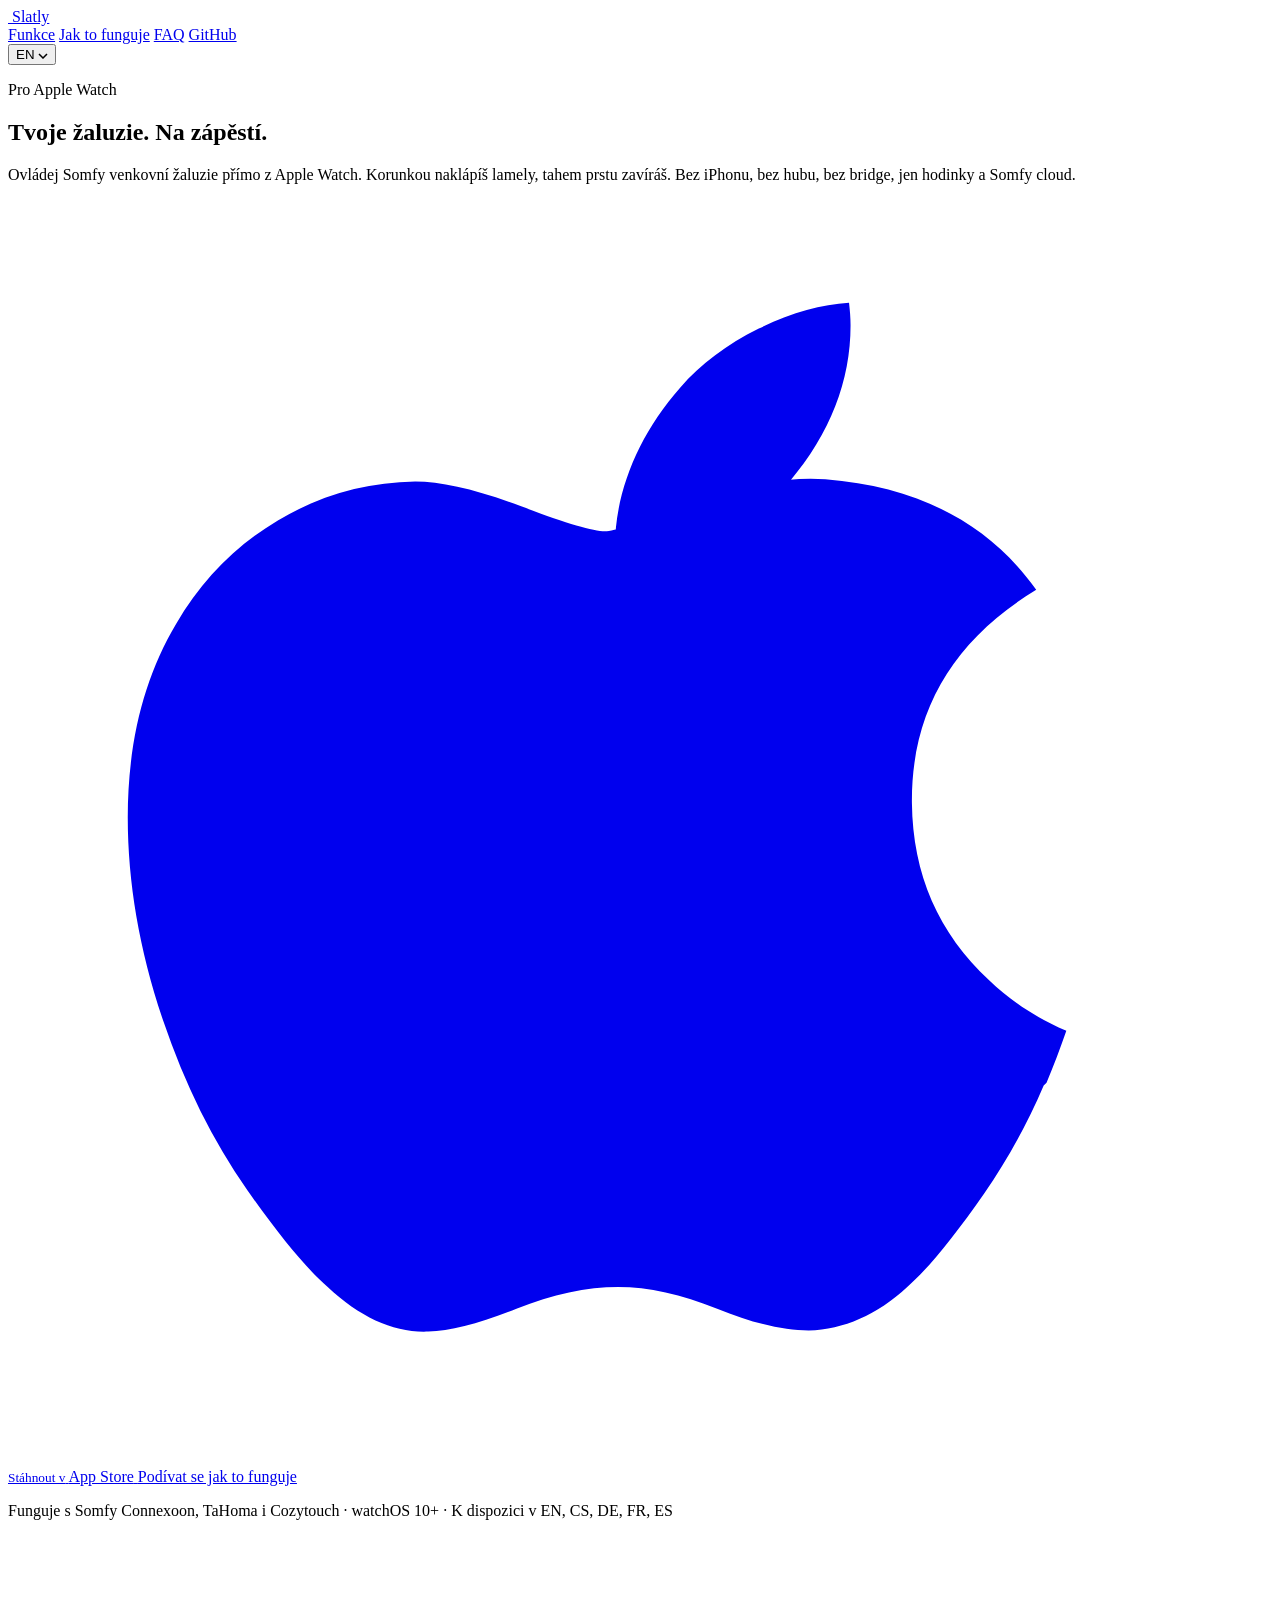
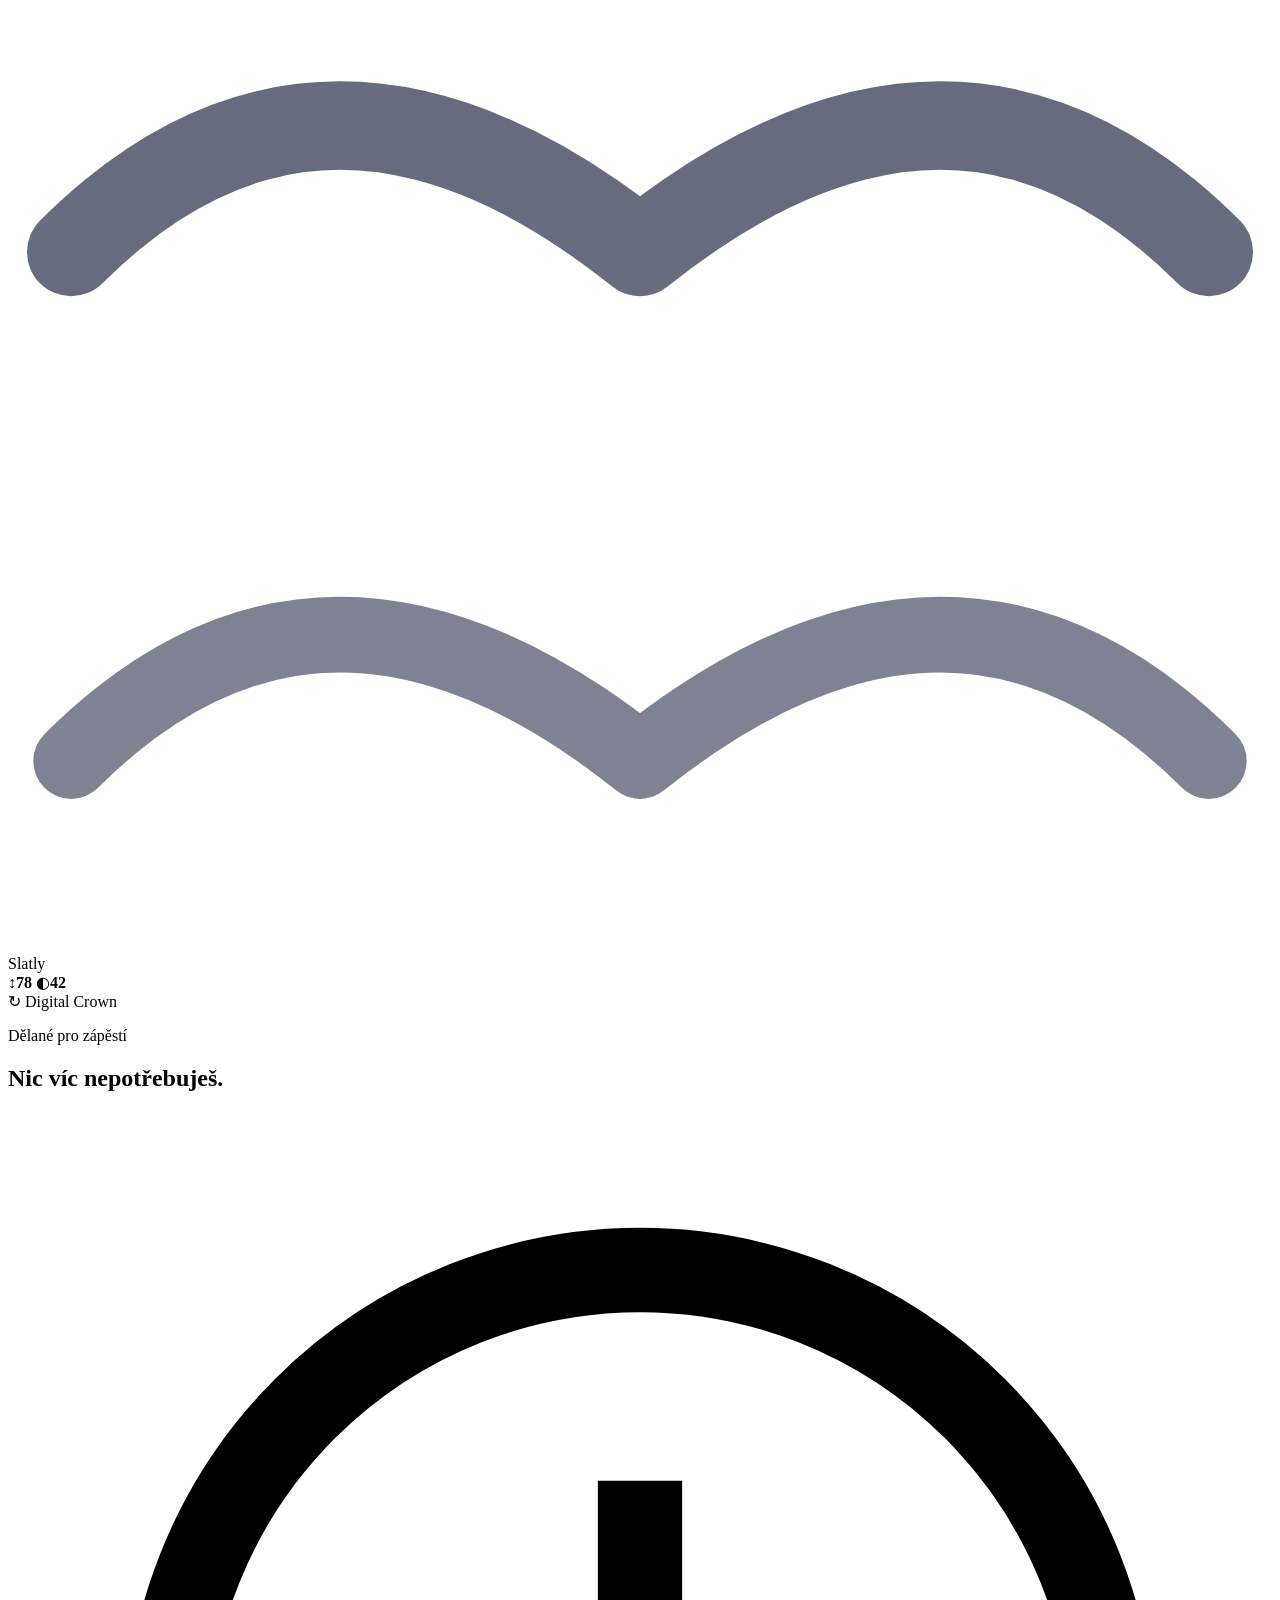
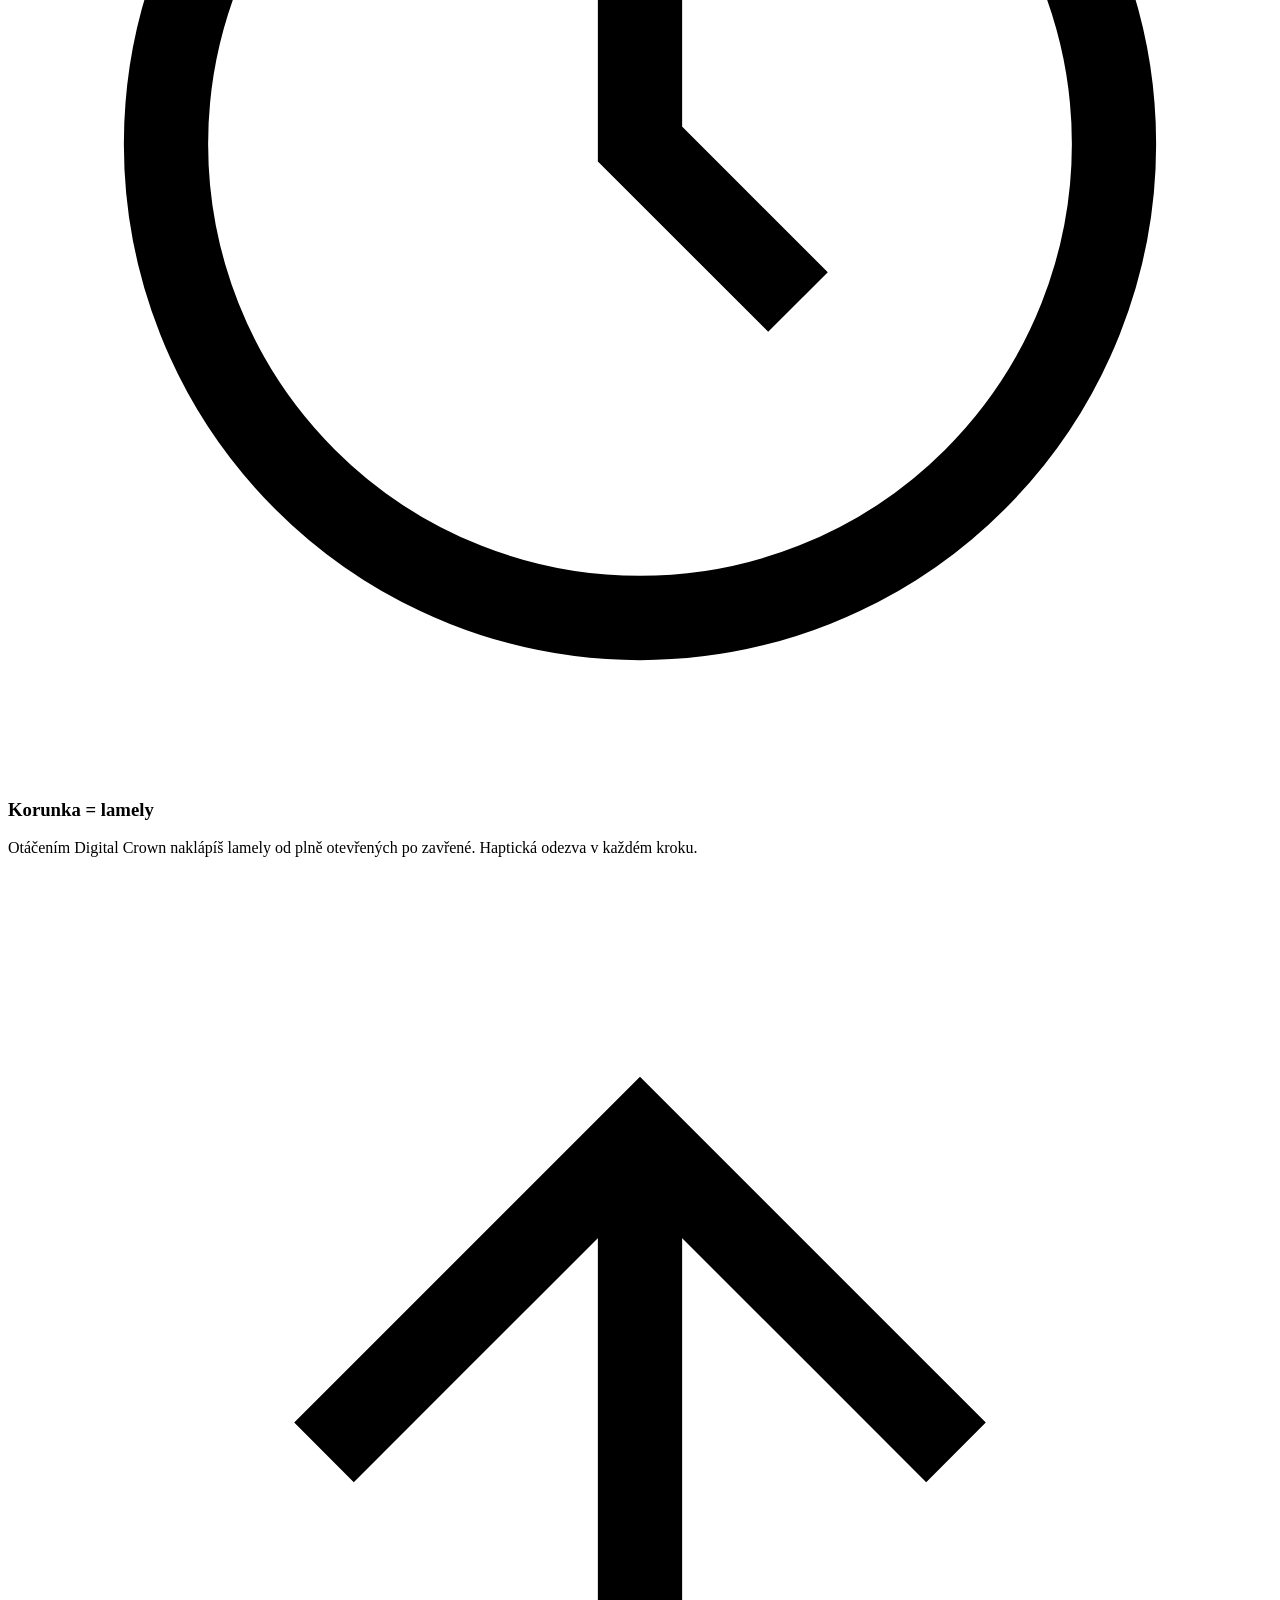
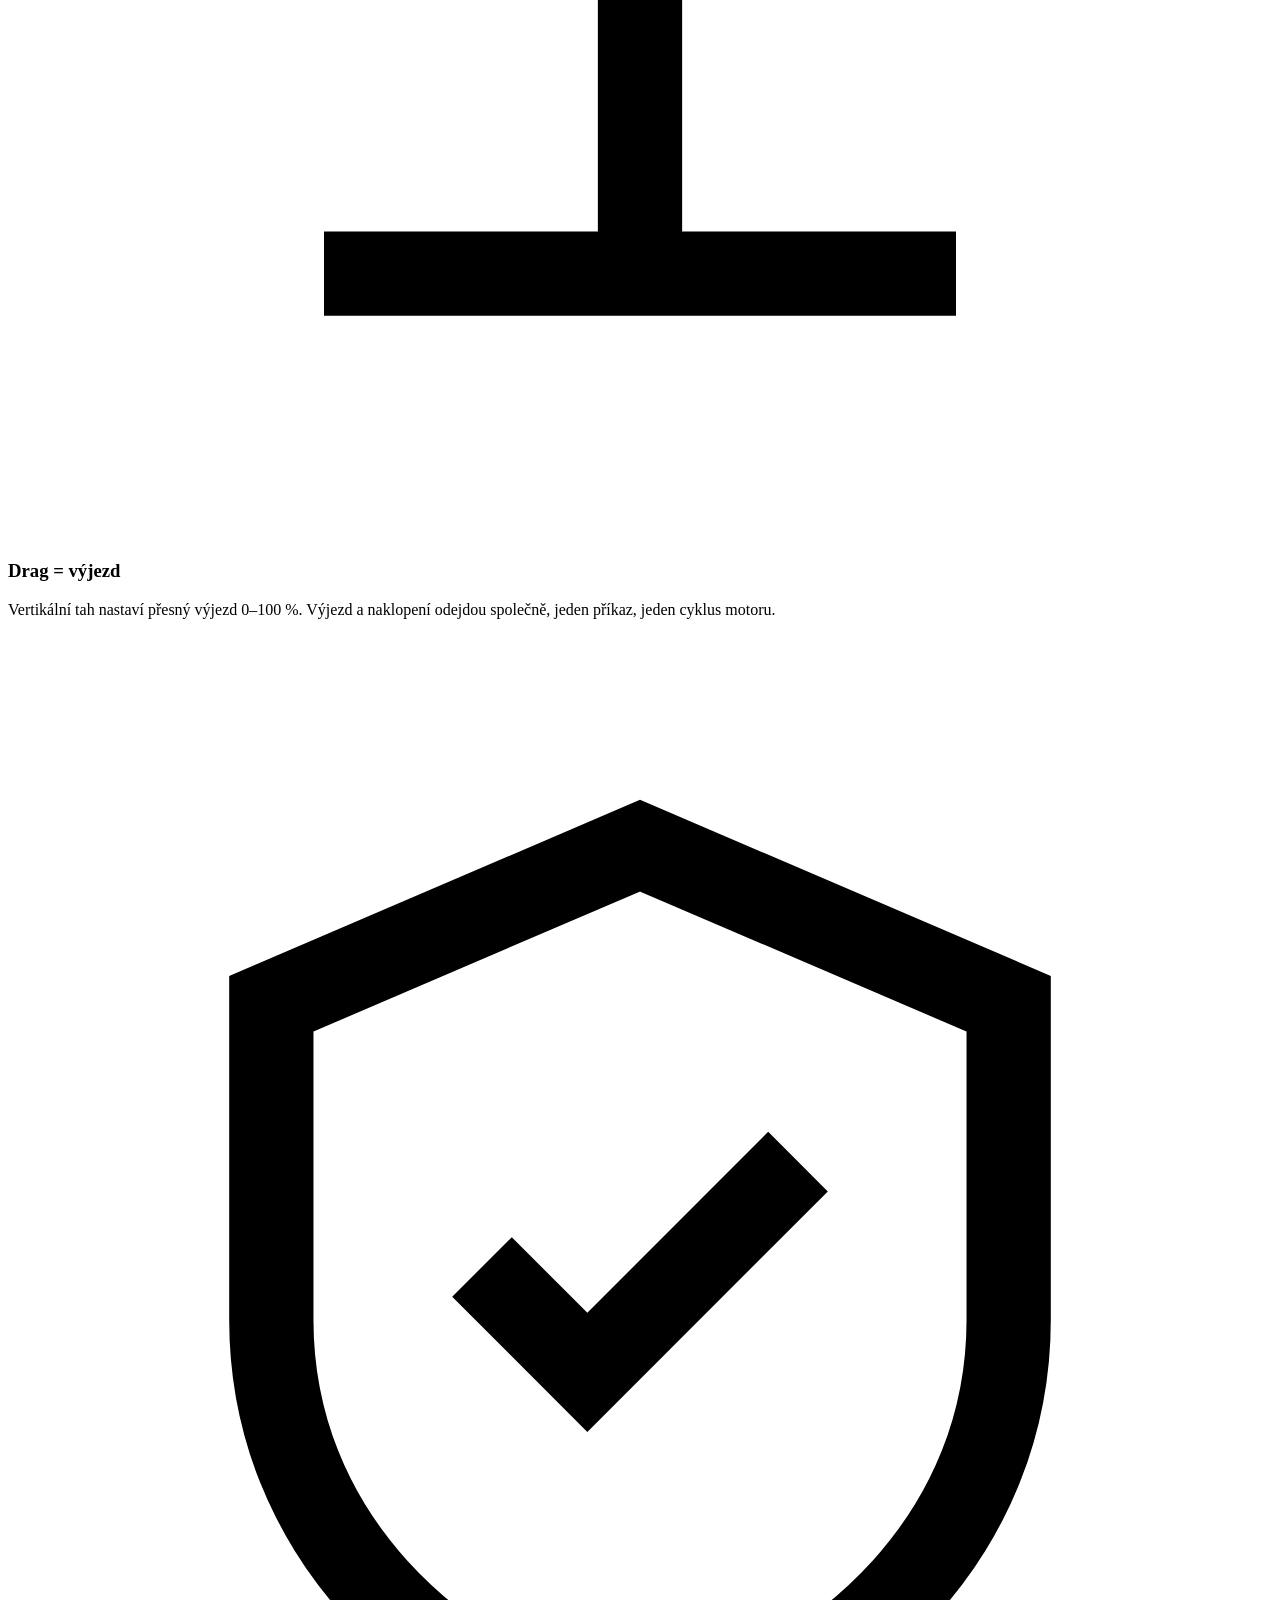
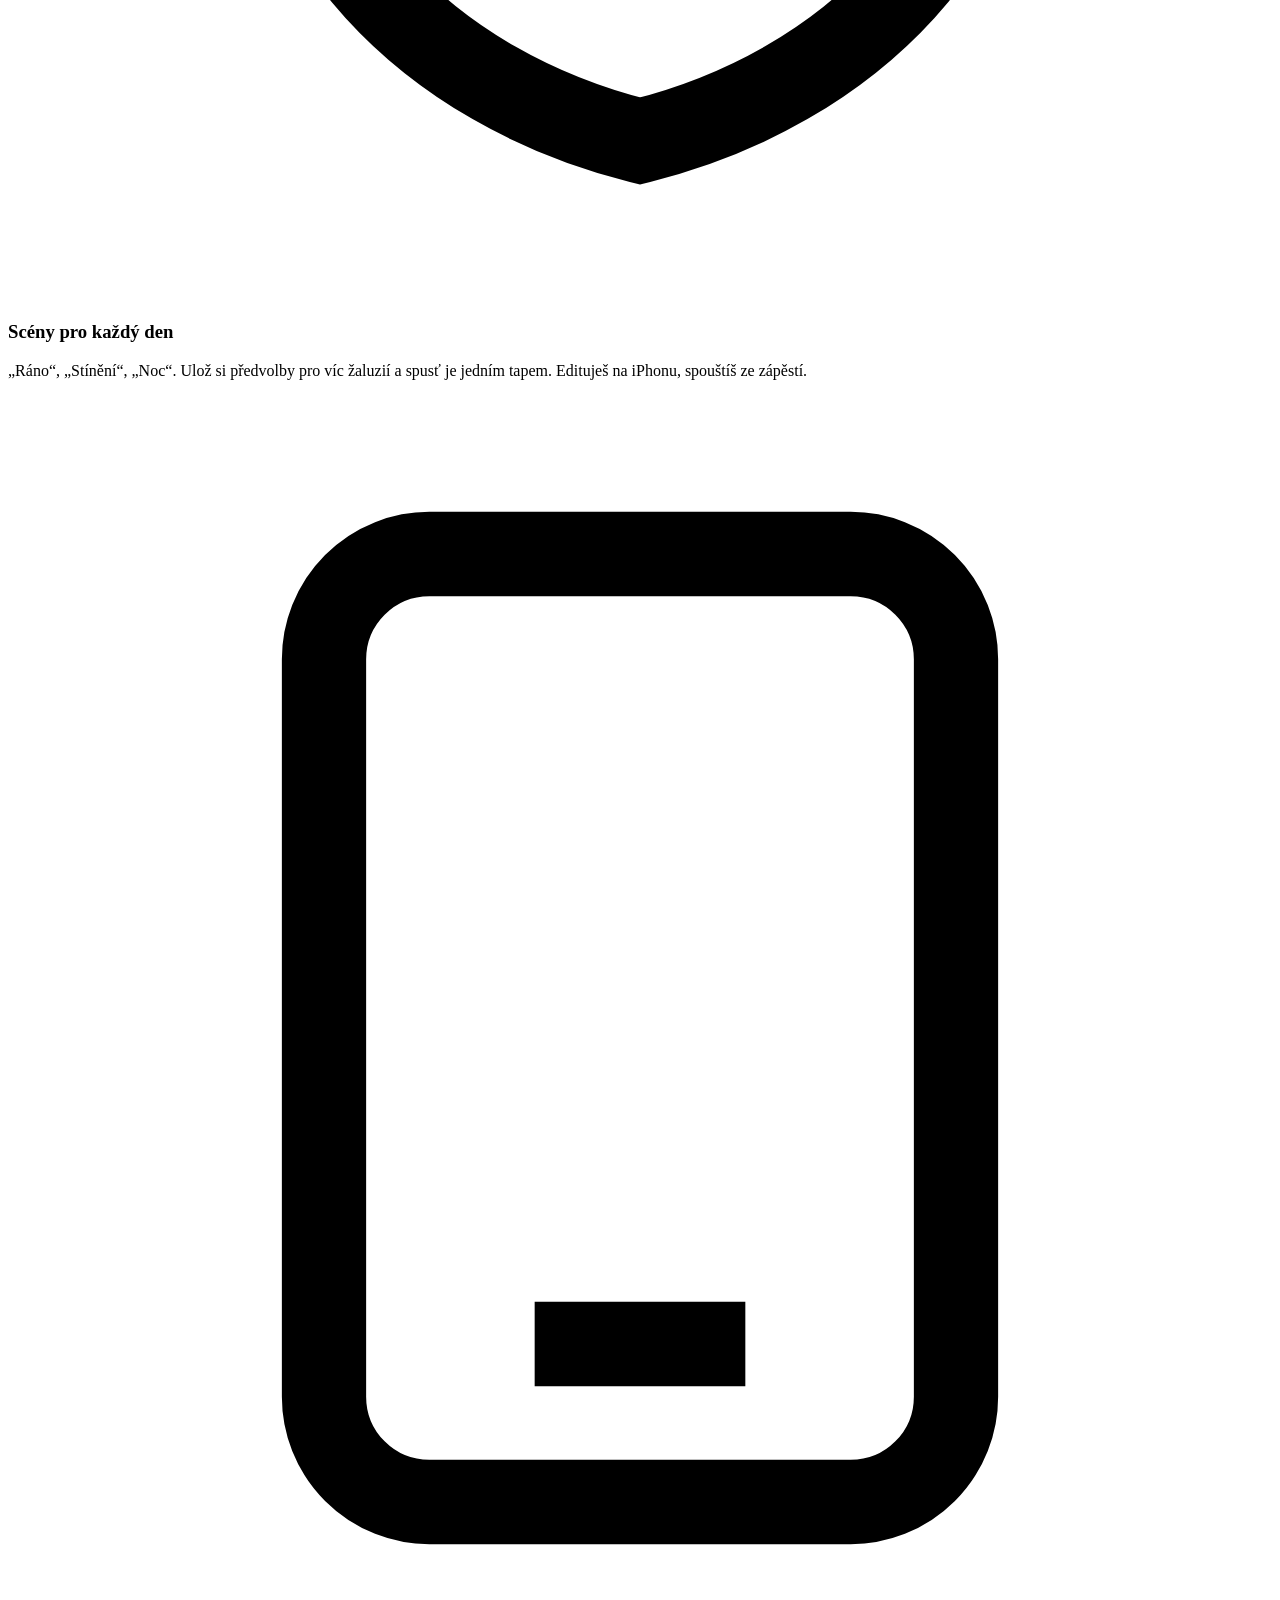
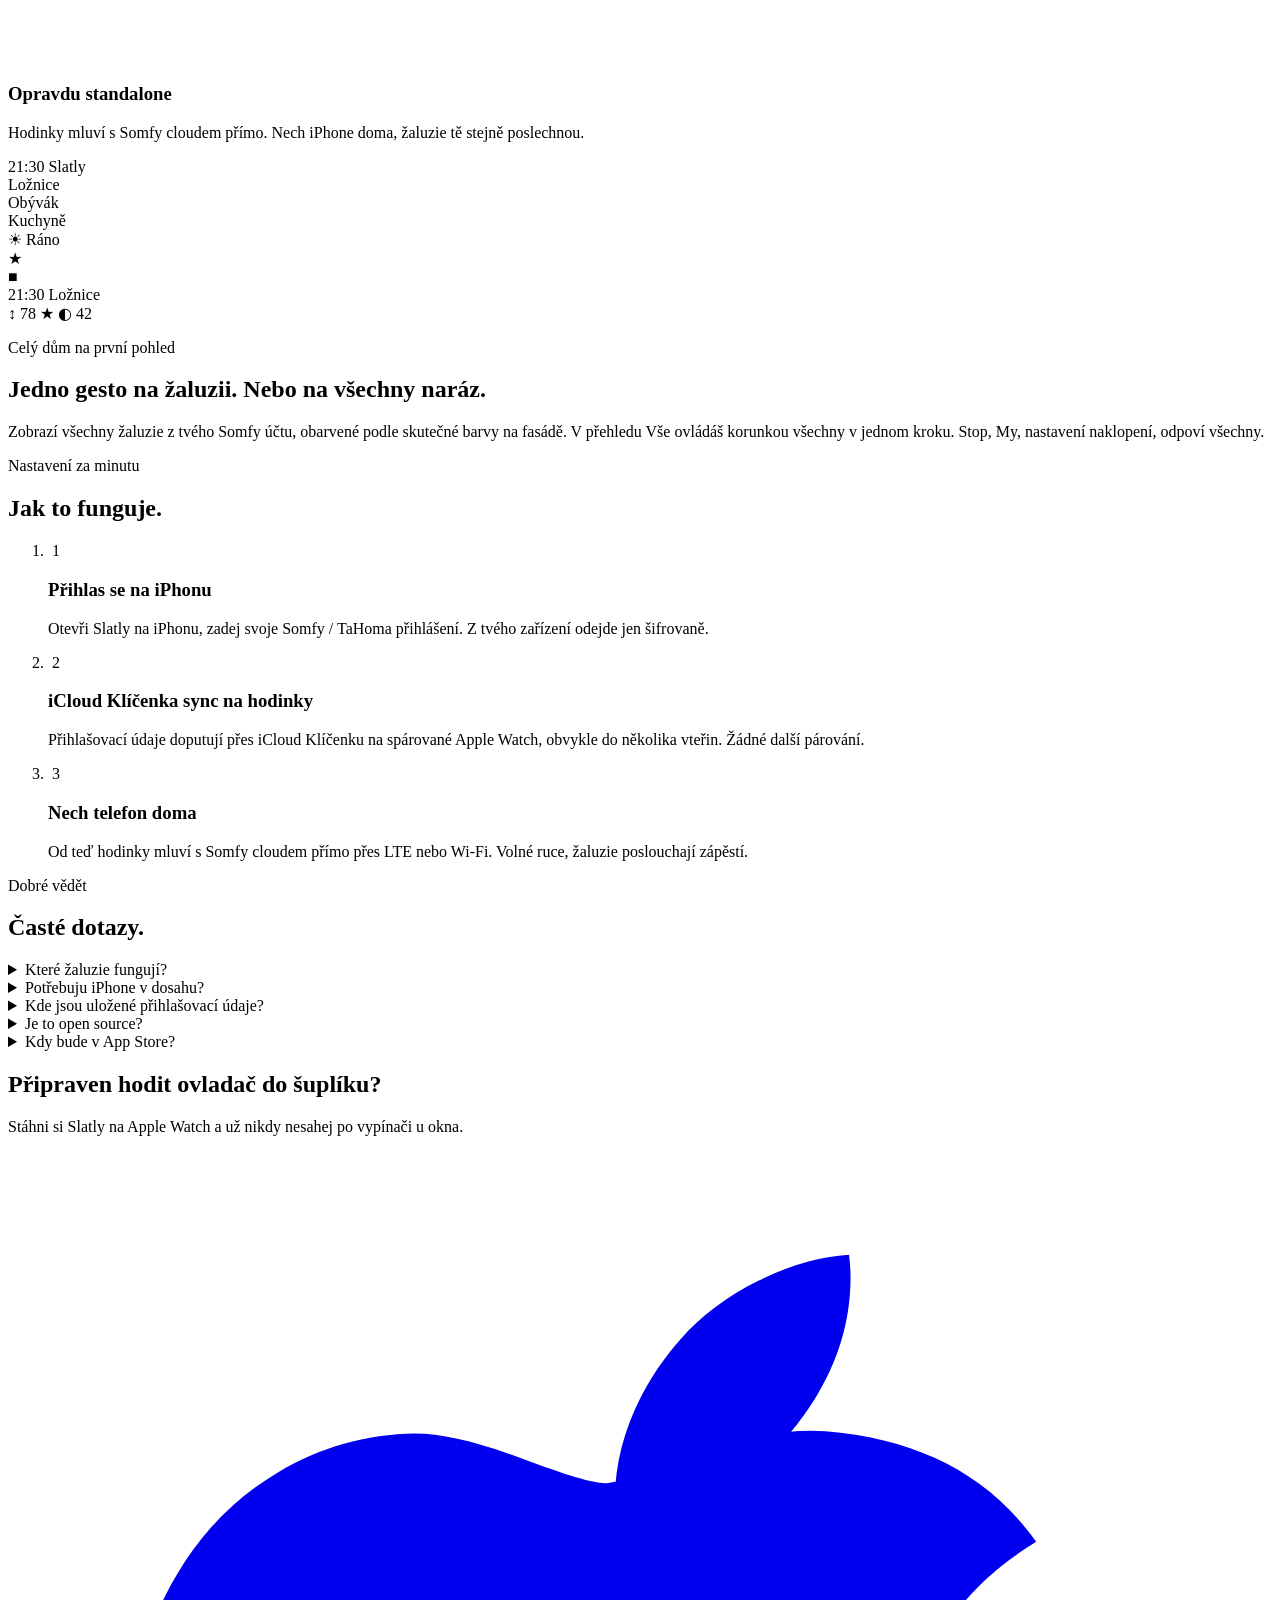
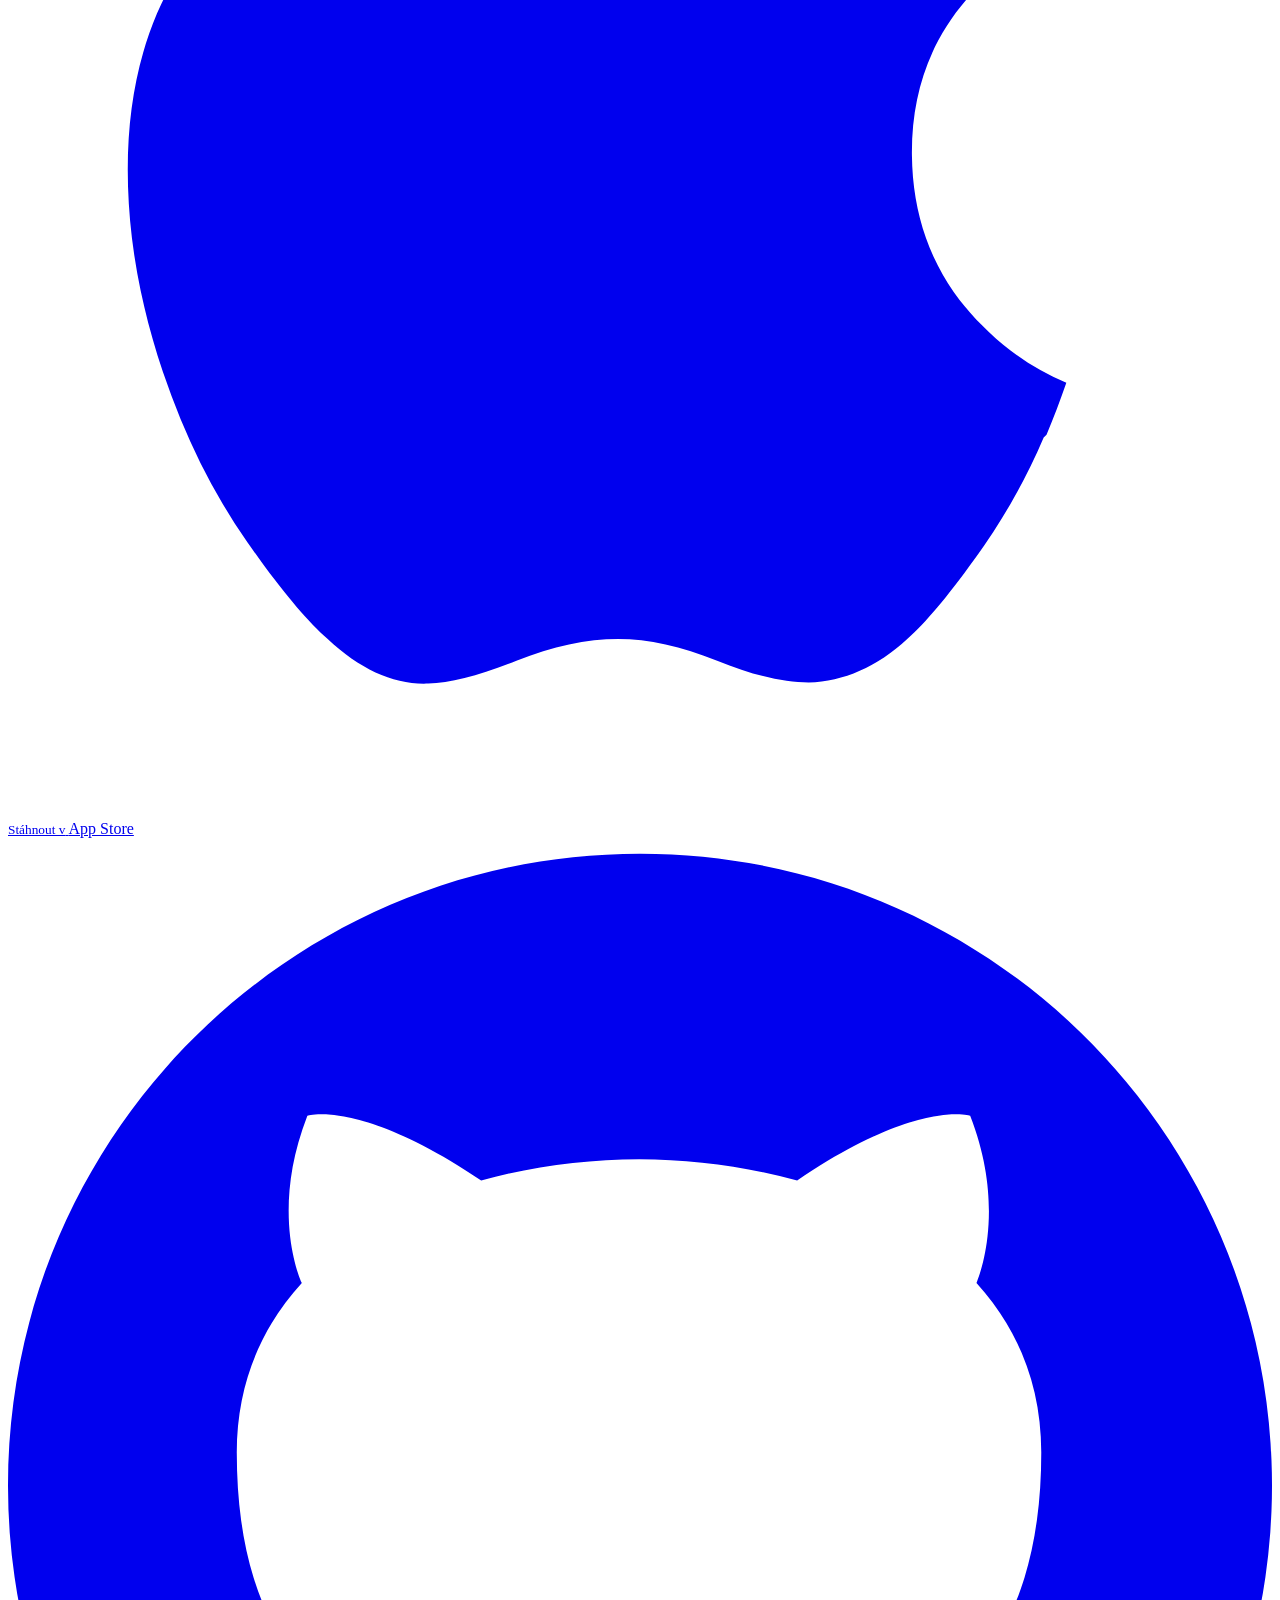
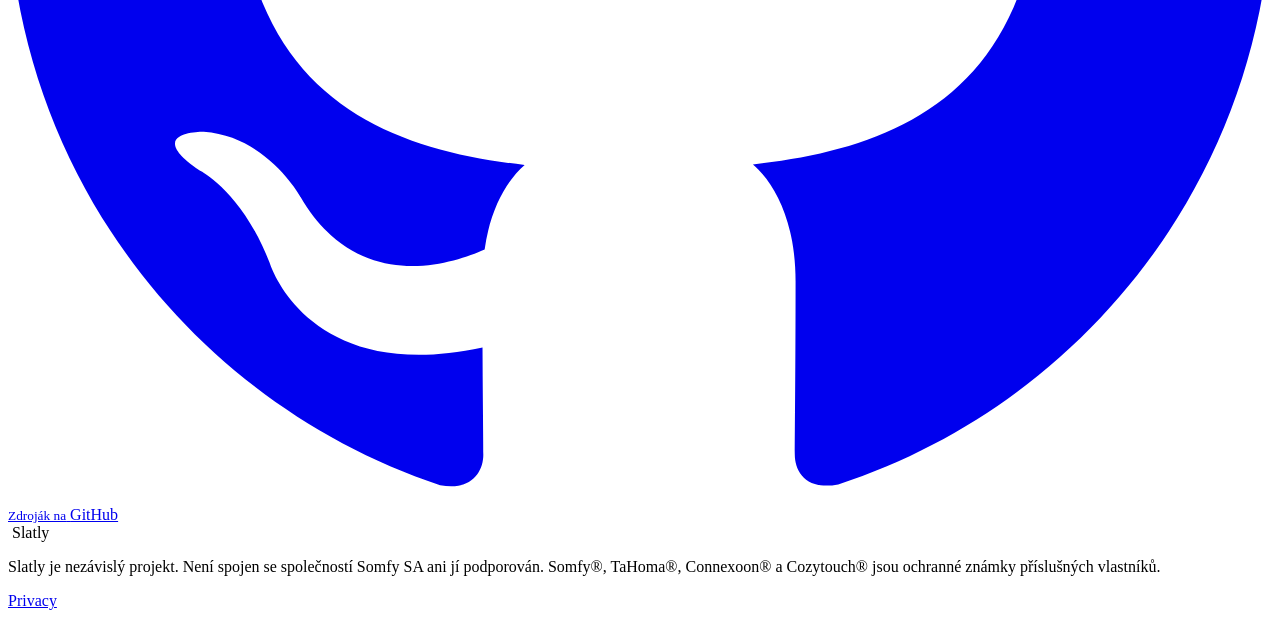
==== web/cs/index.html @ 1e80f690 "Web: full SEO pass with per-language pre-rendered pages Build (build.js) regenerates /, /cs/, /de/, " ====
<!DOCTYPE html>
<html lang="cs">
<head>
    <meta charset="UTF-8">
    <meta name="viewport" content="width=device-width, initial-scale=1.0">

    <title data-i18n="meta.title">Slatly, ovládání Somfy žaluzií z Apple Watch</title>
    <meta name="description" data-i18n="meta.description" content="Ovládej Somfy venkovní žaluzie přímo z Apple Watch. Korunka naklápí lamely, tah prstem zavírá. Bez iPhonu, bez hubu, bez bridge, vše přes Somfy cloud.">

    <meta name="author" content="Martin Janíček">
    <meta name="keywords" content="Slatly, Somfy Apple Watch, Somfy watchOS, ExteriorVenetianBlind, TaHoma Apple Watch, Connexoon Apple Watch, Cozytouch Apple Watch, venetian blinds controller, smart home Apple Watch, Digital Crown blinds, standalone watchOS app">
    <meta name="theme-color" content="#0e1530">
    <meta name="robots" content="index, follow, max-image-preview:large, max-snippet:-1">
    <meta name="format-detection" content="telephone=no">

    <link rel="canonical" href="https://slatly.punkhive.com/cs/">

    <link rel="alternate" hreflang="en" href="https://slatly.punkhive.com/">
    <link rel="alternate" hreflang="cs" href="https://slatly.punkhive.com/cs/">
    <link rel="alternate" hreflang="de" href="https://slatly.punkhive.com/de/">
    <link rel="alternate" hreflang="fr" href="https://slatly.punkhive.com/fr/">
    <link rel="alternate" hreflang="es" href="https://slatly.punkhive.com/es/">
    <link rel="alternate" hreflang="x-default" href="https://slatly.punkhive.com/">

    <link rel="icon" type="image/png" sizes="192x192" href="/assets/app-icon-192.png">
    <link rel="icon" type="image/png" sizes="512x512" href="/assets/app-icon-512.png">
    <link rel="apple-touch-icon" href="/assets/apple-touch-icon.png">
    <link rel="manifest" href="/manifest.json">

    <!-- Open Graph -->
    <meta property="og:type" content="website">
    <meta property="og:site_name" content="Slatly">
    <meta property="og:title" content="Slatly, ovládání Somfy žaluzií z Apple Watch" data-i18n="meta.title">
    <meta property="og:description" content="Ovládej Somfy venkovní žaluzie přímo z Apple Watch. Korunka naklápí lamely, tah prstem zavírá. Bez iPhonu, bez hubu, bez bridge, vše přes Somfy cloud." data-i18n="meta.description">
    <meta property="og:url" content="https://slatly.punkhive.com/cs/">
    <meta property="og:locale" content="cs_CZ">
    <meta property="og:locale:alternate" content="en_US">
    <meta property="og:locale:alternate" content="de_DE">
    <meta property="og:locale:alternate" content="fr_FR">
    <meta property="og:locale:alternate" content="es_ES">
    <meta property="og:image" content="https://slatly.punkhive.com/assets/og-image.png">
    <meta property="og:image:width" content="1200">
    <meta property="og:image:height" content="630">
    <meta property="og:image:type" content="image/png">
    <meta property="og:image:alt" content="Slatly — Apple Watch tilting Somfy exterior venetian blinds with the Digital Crown">

    <!-- Twitter Card -->
    <meta name="twitter:card" content="summary_large_image">
    <meta name="twitter:title" content="Slatly, ovládání Somfy žaluzií z Apple Watch" data-i18n="meta.title">
    <meta name="twitter:description" content="Ovládej Somfy venkovní žaluzie přímo z Apple Watch. Korunka naklápí lamely, tah prstem zavírá. Bez iPhonu, bez hubu, bez bridge, vše přes Somfy cloud." data-i18n="meta.description">
    <meta name="twitter:image" content="https://slatly.punkhive.com/assets/og-image.png">
    <meta name="twitter:image:alt" content="Slatly — Apple Watch tilting Somfy exterior venetian blinds with the Digital Crown">

    <link rel="preconnect" href="https://fonts.googleapis.com">
    <link rel="preconnect" href="https://fonts.gstatic.com" crossorigin>
    <link href="https://fonts.googleapis.com/css2?family=Bricolage+Grotesque:wght@400;500;600;700;800&display=swap" rel="stylesheet">
    <link rel="stylesheet" href="/styles.css">

    <!-- Structured data -->
    <script type="application/ld+json">
{
  "@context": "https://schema.org",
  "@graph": [
    {
      "@type": "MobileApplication",
      "@id": "https://slatly.punkhive.com/#app",
      "name": "Slatly",
      "alternateName": "Slatly for Apple Watch",
      "applicationCategory": "LifestyleApplication",
      "applicationSubCategory": "Home Automation",
      "operatingSystem": "watchOS 10, iOS 17",
      "url": "https://slatly.punkhive.com/",
      "downloadUrl": "https://apps.apple.com/us/app/slatly/id6769497680",
      "installUrl": "https://apps.apple.com/us/app/slatly/id6769497680",
      "description": "Ovládej Somfy venkovní žaluzie přímo z Apple Watch. Korunka naklápí lamely, tah prstem zavírá. Bez iPhonu, bez hubu, bez bridge, vše přes Somfy cloud.",
      "image": "https://slatly.punkhive.com/assets/app-icon-512.png",
      "screenshot": [
        "https://slatly.punkhive.com/assets/watch-list.png",
        "https://slatly.punkhive.com/assets/watch-detail.png"
      ],
      "author": {
        "@type": "Person",
        "name": "Martin Janíček",
        "url": "https://github.com/martinjanicek"
      },
      "publisher": {
        "@id": "https://slatly.punkhive.com/#person"
      },
      "offers": {
        "@type": "Offer",
        "price": "0",
        "priceCurrency": "USD",
        "availability": "https://schema.org/InStock"
      },
      "inLanguage": [
        "en",
        "cs",
        "de",
        "fr",
        "es"
      ],
      "featureList": [
        "Otáčením Digital Crown naklápíš lamely od plně otevřených po zavřené. Haptická odezva v každém kroku.",
        "Vertikální tah nastaví přesný výjezd 0–100 %. Výjezd a naklopení odejdou společně, jeden příkaz, jeden cyklus motoru.",
        "„Ráno“, „Stínění“, „Noc“. Ulož si předvolby pro víc žaluzií a spusť je jedním tapem. Edituješ na iPhonu, spouštíš ze zápěstí.",
        "Hodinky mluví s Somfy cloudem přímo. Nech iPhone doma, žaluzie tě stejně poslechnou."
      ]
    },
    {
      "@type": "WebSite",
      "@id": "https://slatly.punkhive.com/#website",
      "name": "Slatly",
      "url": "https://slatly.punkhive.com/cs/",
      "inLanguage": "cs",
      "publisher": {
        "@id": "https://slatly.punkhive.com/#person"
      }
    },
    {
      "@type": "WebPage",
      "@id": "https://slatly.punkhive.com/cs/#webpage",
      "url": "https://slatly.punkhive.com/cs/",
      "name": "Slatly, ovládání Somfy žaluzií z Apple Watch",
      "description": "Ovládej Somfy venkovní žaluzie přímo z Apple Watch. Korunka naklápí lamely, tah prstem zavírá. Bez iPhonu, bez hubu, bez bridge, vše přes Somfy cloud.",
      "inLanguage": "cs",
      "isPartOf": {
        "@id": "https://slatly.punkhive.com/#website"
      },
      "primaryImageOfPage": "https://slatly.punkhive.com/assets/og-image.png"
    },
    {
      "@type": "Person",
      "@id": "https://slatly.punkhive.com/#person",
      "name": "Martin Janíček",
      "url": "https://github.com/martinjanicek"
    },
    {
      "@type": "FAQPage",
      "@id": "https://slatly.punkhive.com/cs/#faq",
      "inLanguage": "cs",
      "mainEntity": [
        {
          "@type": "Question",
          "name": "Které žaluzie fungují?",
          "acceptedAnswer": {
            "@type": "Answer",
            "text": "Jakékoli Somfy ExteriorVenetianBlind zařízení registrované v Connexoon, TaHoma nebo Cozytouch boxu. Když je otevřeš/zavřeš v Somfy appce, uvidí je i Slatly."
          }
        },
        {
          "@type": "Question",
          "name": "Potřebuju iPhone v dosahu?",
          "acceptedAnswer": {
            "@type": "Answer",
            "text": "Jen poprvé pro přihlášení. Po sync přes iCloud Klíčenku běží watch app plně standalone přes LTE nebo Wi-Fi."
          }
        },
        {
          "@type": "Question",
          "name": "Kde jsou uložené přihlašovací údaje?",
          "acceptedAnswer": {
            "@type": "Answer",
            "text": "V iCloud Klíčence Apple, end-to-end šifrované pod tvé Apple ID. Aplikace je neposílá nikam jinam, pouze na oficiální Somfy OAuth endpoint."
          }
        },
        {
          "@type": "Question",
          "name": "Je to open source?",
          "acceptedAnswer": {
            "@type": "Answer",
            "text": "Ano. Swift kód, knihovna OverkizKit i tahle stránka jsou na GitHubu. Příspěvky a překlady vítáme."
          }
        },
        {
          "@type": "Question",
          "name": "Kdy bude v App Store?",
          "acceptedAnswer": {
            "@type": "Answer",
            "text": "TestFlight build je v aktivním ladění. Veřejný App Store release přijde po dokončení iCloud sync capabilities. Připoj se k TestFlight pro early access."
          }
        }
      ]
    },
    {
      "@type": "HowTo",
      "@id": "https://slatly.punkhive.com/cs/#howto",
      "name": "Jak to funguje",
      "description": "Nastavení za minutu",
      "inLanguage": "cs",
      "totalTime": "PT1M",
      "step": [
        {
          "@type": "HowToStep",
          "position": 1,
          "name": "Přihlas se na iPhonu",
          "text": "Otevři Slatly na iPhonu, zadej svoje Somfy / TaHoma přihlášení. Z tvého zařízení odejde jen šifrovaně.",
          "url": "https://slatly.punkhive.com/cs/#how"
        },
        {
          "@type": "HowToStep",
          "position": 2,
          "name": "iCloud Klíčenka sync na hodinky",
          "text": "Přihlašovací údaje doputují přes iCloud Klíčenku na spárované Apple Watch, obvykle do několika vteřin. Žádné další párování.",
          "url": "https://slatly.punkhive.com/cs/#how"
        },
        {
          "@type": "HowToStep",
          "position": 3,
          "name": "Nech telefon doma",
          "text": "Od teď hodinky mluví s Somfy cloudem přímo přes LTE nebo Wi-Fi. Volné ruce, žaluzie poslouchají zápěstí.",
          "url": "https://slatly.punkhive.com/cs/#how"
        }
      ]
    }
  ]
}
    </script>
</head>
<body>
    <header class="topbar">
        <div class="topbar-inner">
            <a class="brand" href="#top">
                <img class="brand-icon" src="/assets/app-icon-192.png" alt="" aria-hidden="true">
                <span class="brand-name">Slatly</span>
            </a>
            <nav class="topnav">
                <a href="#features" data-i18n="nav.features">Funkce</a>
                <a href="#how" data-i18n="nav.how">Jak to funguje</a>
                <a href="#faq" data-i18n="nav.faq">FAQ</a>
                <a class="topnav-github" href="https://github.com/martinjanicek/slatly" target="_blank" rel="noopener" data-i18n="nav.github">GitHub</a>
            </nav>
            <div class="lang-switcher">
                <button type="button" class="lang-btn" id="langBtn" aria-haspopup="listbox" aria-expanded="false">
                    <span id="langCurrent">EN</span>
                    <svg width="10" height="6" viewBox="0 0 10 6" aria-hidden="true"><path d="M1 1l4 4 4-4" fill="none" stroke="currentColor" stroke-width="1.5"/></svg>
                </button>
                <ul class="lang-menu" id="langMenu" role="listbox" hidden>
                    <li><button data-lang="en" role="option">English</button></li>
                    <li><button data-lang="cs" role="option">Čeština</button></li>
                    <li><button data-lang="de" role="option">Deutsch</button></li>
                    <li><button data-lang="fr" role="option">Français</button></li>
                    <li><button data-lang="es" role="option">Español</button></li>
                </ul>
            </div>
        </div>
    </header>

    <main id="top">
        <section class="hero">
            <div class="hero-bg" aria-hidden="true">
                <div class="hero-glow"></div>
            </div>
            <div class="hero-inner">
                <div class="hero-text">
                    <p class="eyebrow" data-i18n="hero.eyebrow">Pro Apple Watch</p>
                    <h1 data-i18n="hero.title">Tvoje žaluzie. Na zápěstí.</h1>
                    <p class="hero-sub" data-i18n="hero.sub">Ovládej Somfy venkovní žaluzie přímo z Apple Watch. Korunkou naklápíš lamely, tahem prstu zavíráš. Bez iPhonu, bez hubu, bez bridge, jen hodinky a Somfy cloud.</p>
                    <div class="hero-ctas">
                        <a class="appstore-badge" href="https://apps.apple.com/us/app/slatly/id6769497680" aria-label="Download Slatly on the App Store">
                            <svg viewBox="0 0 24 24" aria-hidden="true" class="appstore-apple"><path fill="currentColor" d="M19.665 16.811c-.317.741-.694 1.424-1.13 2.051-.594.853-1.081 1.444-1.456 1.772-.583.537-1.207.812-1.876.831-.479 0-1.06-.137-1.738-.415-.681-.276-1.306-.413-1.879-.413-.6 0-1.244.137-1.932.413-.69.278-1.246.421-1.673.435-.642.027-1.281-.255-1.916-.85-.407-.357-.916-.97-1.523-1.838-.65-.926-1.184-2-1.6-3.226-.445-1.323-.668-2.605-.668-3.846 0-1.423.307-2.65.92-3.679.484-.829 1.127-1.483 1.93-1.962.804-.479 1.673-.723 2.608-.738.51 0 1.18.158 2.012.471.83.314 1.362.473 1.594.473.174 0 .766-.187 1.772-.557.952-.343 1.755-.485 2.41-.43 1.778.143 3.114.841 4.003 2.099-1.589.964-2.376 2.314-2.36 4.047.014 1.35.504 2.473 1.466 3.365.436.413.923.733 1.466.96-.118.342-.243.67-.376.987zM15.998 2.38c0 1.062-.388 2.054-1.161 2.971-.933 1.092-2.062 1.722-3.286 1.622a3.3 3.3 0 01-.025-.402c0-1.02.444-2.111 1.232-3.002.394-.452.893-.827 1.498-1.127.604-.296 1.176-.46 1.713-.49.016.143.029.286.029.428z"/></svg>
                            <span class="appstore-text">
                                <small data-i18n="hero.cta_appstore_top">Stáhnout v</small>
                                <span class="appstore-label">App Store</span>
                            </span>
                        </a>
                        <a class="btn btn-ghost" href="#how" data-i18n="hero.cta_secondary">Podívat se jak to funguje</a>
                    </div>
                    <p class="hero-meta" data-i18n="hero.meta">Funguje s Somfy Connexoon, TaHoma i Cozytouch · watchOS 10+ · K dispozici v EN, CS, DE, FR, ES</p>
                </div>
                <div class="hero-art" aria-hidden="true">
                    <div class="scene">
                        <div class="window-frame">
                            <div class="window-pane">
                                <div class="window-sky">
                                    <span class="window-sun"></span>
                                    <div class="cloud cloud-1"></div>
                                    <div class="cloud cloud-2"></div>
                                    <svg class="bird bird-1" viewBox="0 0 20 8" preserveAspectRatio="xMidYMid meet">
                                        <path d="M1 5 Q5 1 10 5 Q15 1 19 5" stroke="rgba(20,30,60,0.65)" stroke-width="1.4" fill="none" stroke-linecap="round" stroke-linejoin="round"/>
                                    </svg>
                                    <svg class="bird bird-2" viewBox="0 0 20 8" preserveAspectRatio="xMidYMid meet">
                                        <path d="M1 5 Q5 1 10 5 Q15 1 19 5" stroke="rgba(20,30,60,0.55)" stroke-width="1.2" fill="none" stroke-linecap="round" stroke-linejoin="round"/>
                                    </svg>
                                </div>
                                <div class="blind">
                                    <div class="slat" style="--i:0"></div>
                                    <div class="slat" style="--i:1"></div>
                                    <div class="slat" style="--i:2"></div>
                                    <div class="slat" style="--i:3"></div>
                                    <div class="slat" style="--i:4"></div>
                                    <div class="slat" style="--i:5"></div>
                                    <div class="slat" style="--i:6"></div>
                                    <div class="slat" style="--i:7"></div>
                                </div>
                                <div class="window-mullion"></div>
                            </div>
                            <div class="window-sill"></div>
                        </div>

                        <div class="device-frame device-watch hero-watch">
                            <span class="watch-strap watch-strap-top"></span>
                            <span class="watch-case">
                                <span class="watch-screen">
                                    <div class="mini-ui">
                                        <div class="mini-brand">Slatly</div>
                                        <div class="mini-blind">
                                            <div class="mini-slat" style="--i:0"></div>
                                            <div class="mini-slat" style="--i:1"></div>
                                            <div class="mini-slat" style="--i:2"></div>
                                            <div class="mini-slat" style="--i:3"></div>
                                            <div class="mini-slat" style="--i:4"></div>
                                            <div class="mini-slat" style="--i:5"></div>
                                        </div>
                                        <div class="mini-chips">
                                            <span class="mini-chip">↕<b class="mini-closure">78</b></span>
                                            <span class="mini-dot"></span>
                                            <span class="mini-chip">◐<b class="mini-tilt">42</b></span>
                                        </div>
                                    </div>
                                </span>
                                <span class="watch-crown-nub hero-crown-nub">
                                    <span class="crown-ridges-overlay"></span>
                                    <div class="crown-callout">
                                        <span class="crown-arrow">↻</span>
                                        <span class="crown-label">Digital Crown</span>
                                    </div>
                                </span>
                            </span>
                            <span class="watch-strap watch-strap-bottom"></span>
                        </div>
                    </div>
                </div>
            </div>
        </section>

        <section class="features" id="features">
            <div class="container">
                <p class="eyebrow" data-i18n="features.eyebrow">Dělané pro zápěstí</p>
                <h2 data-i18n="features.title">Nic víc nepotřebuješ.</h2>
                <div class="feature-grid">
                    <article class="feature-card">
                        <div class="feature-icon" aria-hidden="true">
                            <svg viewBox="0 0 24 24" fill="none" stroke="currentColor" stroke-width="1.6"><circle cx="12" cy="12" r="9"/><path d="M12 7v5l3 3"/></svg>
                        </div>
                        <h3 data-i18n="features.f1_title">Korunka = lamely</h3>
                        <p data-i18n="features.f1_body">Otáčením Digital Crown naklápíš lamely od plně otevřených po zavřené. Haptická odezva v každém kroku.</p>
                    </article>
                    <article class="feature-card">
                        <div class="feature-icon" aria-hidden="true">
                            <svg viewBox="0 0 24 24" fill="none" stroke="currentColor" stroke-width="1.6"><path d="M12 5v14M6 11l6-6 6 6"/><path d="M6 19h12"/></svg>
                        </div>
                        <h3 data-i18n="features.f2_title">Drag = výjezd</h3>
                        <p data-i18n="features.f2_body">Vertikální tah nastaví přesný výjezd 0–100 %. Výjezd a naklopení odejdou společně, jeden příkaz, jeden cyklus motoru.</p>
                    </article>
                    <article class="feature-card">
                        <div class="feature-icon" aria-hidden="true">
                            <svg viewBox="0 0 24 24" fill="none" stroke="currentColor" stroke-width="1.6"><path d="M5 7l7-3 7 3v6c0 4-3 7-7 8-4-1-7-4-7-8V7z"/><path d="M9 12l2 2 4-4"/></svg>
                        </div>
                        <h3 data-i18n="features.f3_title">Scény pro každý den</h3>
                        <p data-i18n="features.f3_body">„Ráno“, „Stínění“, „Noc“. Ulož si předvolby pro víc žaluzií a spusť je jedním tapem. Edituješ na iPhonu, spouštíš ze zápěstí.</p>
                    </article>
                    <article class="feature-card">
                        <div class="feature-icon" aria-hidden="true">
                            <svg viewBox="0 0 24 24" fill="none" stroke="currentColor" stroke-width="1.6"><rect x="6" y="3" width="12" height="18" rx="2"/><path d="M10 18h4"/></svg>
                        </div>
                        <h3 data-i18n="features.f4_title">Opravdu standalone</h3>
                        <p data-i18n="features.f4_body">Hodinky mluví s Somfy cloudem přímo. Nech iPhone doma, žaluzie tě stejně poslechnou.</p>
                    </article>
                </div>
            </div>
        </section>

        <section class="showcase">
            <div class="container">
                <div class="showcase-art">
                    <!-- Watch A, rooms list with scene tiles at the bottom -->
                    <div class="device-frame device-watch watch-a" aria-hidden="true">
                        <span class="watch-strap watch-strap-top"></span>
                        <span class="watch-case">
                            <span class="watch-screen">
                                <div class="mock-watch mock-list">
                                    <div class="mock-statusbar">
                                        <span class="mock-time">21:30</span>
                                        <span class="mock-title" data-i18n="mock.brand">Slatly</span>
                                    </div>
                                    <div class="mock-rows">
                                        <div class="mock-row"><span class="dot dot-anth"></span><span data-i18n="mock.bedroom">Ložnice</span></div>
                                        <div class="mock-row"><span class="dot dot-anth"></span><span data-i18n="mock.living">Obývák</span></div>
                                        <div class="mock-row"><span class="dot dot-beige"></span><span data-i18n="mock.kitchen">Kuchyně</span></div>
                                    </div>
                                    <div class="mock-tiles">
                                        <div class="mock-tile mock-tile-scene">
                                            <span class="mock-tile-icon">☀</span>
                                            <span data-i18n="mock.morning">Ráno</span>
                                        </div>
                                        <div class="mock-tile mock-tile-my">★</div>
                                        <div class="mock-tile mock-tile-stop">■</div>
                                    </div>
                                </div>
                            </span>
                            <span class="watch-crown-nub"></span>
                        </span>
                        <span class="watch-strap watch-strap-bottom"></span>
                    </div>

                    <!-- Watch B, TiltView detail with blind graphic + chips + star -->
                    <div class="device-frame device-watch watch-b" aria-hidden="true">
                        <span class="watch-strap watch-strap-top"></span>
                        <span class="watch-case">
                            <span class="watch-screen">
                                <div class="mock-watch mock-detail">
                                    <div class="mock-statusbar">
                                        <span class="mock-time">21:30</span>
                                        <span class="mock-title" data-i18n="mock.bedroom">Ložnice</span>
                                    </div>
                                    <div class="mock-blind">
                                        <div class="mock-slat" style="--i:0"></div>
                                        <div class="mock-slat" style="--i:1"></div>
                                        <div class="mock-slat" style="--i:2"></div>
                                        <div class="mock-slat" style="--i:3"></div>
                                        <div class="mock-slat" style="--i:4"></div>
                                        <div class="mock-slat" style="--i:5"></div>
                                        <div class="mock-slat" style="--i:6"></div>
                                        <div class="mock-slat" style="--i:7"></div>
                                    </div>
                                    <div class="mock-bottom-row">
                                        <span class="mock-chip">↕ 78</span>
                                        <span class="mock-star">★</span>
                                        <span class="mock-chip">◐ 42</span>
                                    </div>
                                </div>
                            </span>
                            <span class="watch-crown-nub"></span>
                        </span>
                        <span class="watch-strap watch-strap-bottom"></span>
                    </div>
                </div>
                <div class="showcase-text">
                    <p class="eyebrow" data-i18n="showcase.eyebrow">Celý dům na první pohled</p>
                    <h2 data-i18n="showcase.title">Jedno gesto na žaluzii. Nebo na všechny naráz.</h2>
                    <p data-i18n="showcase.body">Zobrazí všechny žaluzie z tvého Somfy účtu, obarvené podle skutečné barvy na fasádě. V přehledu Vše ovládáš korunkou všechny v jednom kroku. Stop, My, nastavení naklopení, odpoví všechny.</p>
                </div>
            </div>
        </section>

        <section class="howto" id="how">
            <div class="container">
                <p class="eyebrow" data-i18n="how.eyebrow">Nastavení za minutu</p>
                <h2 data-i18n="how.title">Jak to funguje.</h2>
                <ol class="howto-steps">
                    <li>
                        <img class="howto-img" data-step="1" src="/assets/step1.png" alt="" loading="lazy">
                        <span class="step-num">1</span>
                        <h3 data-i18n="how.s1_title">Přihlas se na iPhonu</h3>
                        <p data-i18n="how.s1_body">Otevři Slatly na iPhonu, zadej svoje Somfy / TaHoma přihlášení. Z tvého zařízení odejde jen šifrovaně.</p>
                    </li>
                    <li>
                        <img class="howto-img" data-step="2" src="/assets/step2.png" alt="" loading="lazy">
                        <span class="step-num">2</span>
                        <h3 data-i18n="how.s2_title">iCloud Klíčenka sync na hodinky</h3>
                        <p data-i18n="how.s2_body">Přihlašovací údaje doputují přes iCloud Klíčenku na spárované Apple Watch, obvykle do několika vteřin. Žádné další párování.</p>
                    </li>
                    <li>
                        <img class="howto-img" data-step="3" src="/assets/step3.png" alt="" loading="lazy">
                        <span class="step-num">3</span>
                        <h3 data-i18n="how.s3_title">Nech telefon doma</h3>
                        <p data-i18n="how.s3_body">Od teď hodinky mluví s Somfy cloudem přímo přes LTE nebo Wi-Fi. Volné ruce, žaluzie poslouchají zápěstí.</p>
                    </li>
                </ol>
            </div>
        </section>

        <section class="faq" id="faq">
            <div class="container">
                <p class="eyebrow" data-i18n="faq.eyebrow">Dobré vědět</p>
                <h2 data-i18n="faq.title">Časté dotazy.</h2>
                <div class="faq-list">
                    <details>
                        <summary data-i18n="faq.q1">Které žaluzie fungují?</summary>
                        <p data-i18n="faq.a1">Jakékoli Somfy ExteriorVenetianBlind zařízení registrované v Connexoon, TaHoma nebo Cozytouch boxu. Když je otevřeš/zavřeš v Somfy appce, uvidí je i Slatly.</p>
                    </details>
                    <details>
                        <summary data-i18n="faq.q2">Potřebuju iPhone v dosahu?</summary>
                        <p data-i18n="faq.a2">Jen poprvé pro přihlášení. Po sync přes iCloud Klíčenku běží watch app plně standalone přes LTE nebo Wi-Fi.</p>
                    </details>
                    <details>
                        <summary data-i18n="faq.q3">Kde jsou uložené přihlašovací údaje?</summary>
                        <p data-i18n="faq.a3">V iCloud Klíčence Apple, end-to-end šifrované pod tvé Apple ID. Aplikace je neposílá nikam jinam, pouze na oficiální Somfy OAuth endpoint.</p>
                    </details>
                    <details>
                        <summary data-i18n="faq.q4">Je to open source?</summary>
                        <p data-i18n="faq.a4">Ano. Swift kód, knihovna OverkizKit i tahle stránka jsou na GitHubu. Příspěvky a překlady vítáme.</p>
                    </details>
                    <details>
                        <summary data-i18n="faq.q5">Kdy bude v App Store?</summary>
                        <p data-i18n="faq.a5">TestFlight build je v aktivním ladění. Veřejný App Store release přijde po dokončení iCloud sync capabilities. Připoj se k TestFlight pro early access.</p>
                    </details>
                </div>
            </div>
        </section>

        <section class="cta">
            <div class="container">
                <h2 data-i18n="cta.title">Připraven hodit ovladač do šuplíku?</h2>
                <p data-i18n="cta.body">Stáhni si Slatly na Apple Watch a už nikdy nesahej po vypínači u okna.</p>
                <div class="cta-buttons">
                    <a class="appstore-badge appstore-badge-lg" href="https://apps.apple.com/us/app/slatly/id6769497680" aria-label="Download Slatly on the App Store">
                        <svg viewBox="0 0 24 24" aria-hidden="true" class="appstore-apple"><path fill="currentColor" d="M19.665 16.811c-.317.741-.694 1.424-1.13 2.051-.594.853-1.081 1.444-1.456 1.772-.583.537-1.207.812-1.876.831-.479 0-1.06-.137-1.738-.415-.681-.276-1.306-.413-1.879-.413-.6 0-1.244.137-1.932.413-.69.278-1.246.421-1.673.435-.642.027-1.281-.255-1.916-.85-.407-.357-.916-.97-1.523-1.838-.65-.926-1.184-2-1.6-3.226-.445-1.323-.668-2.605-.668-3.846 0-1.423.307-2.65.92-3.679.484-.829 1.127-1.483 1.93-1.962.804-.479 1.673-.723 2.608-.738.51 0 1.18.158 2.012.471.83.314 1.362.473 1.594.473.174 0 .766-.187 1.772-.557.952-.343 1.755-.485 2.41-.43 1.778.143 3.114.841 4.003 2.099-1.589.964-2.376 2.314-2.36 4.047.014 1.35.504 2.473 1.466 3.365.436.413.923.733 1.466.96-.118.342-.243.67-.376.987zM15.998 2.38c0 1.062-.388 2.054-1.161 2.971-.933 1.092-2.062 1.722-3.286 1.622a3.3 3.3 0 01-.025-.402c0-1.02.444-2.111 1.232-3.002.394-.452.893-.827 1.498-1.127.604-.296 1.176-.46 1.713-.49.016.143.029.286.029.428z"/></svg>
                        <span class="appstore-text">
                            <small data-i18n="hero.cta_appstore_top">Stáhnout v</small>
                            <span class="appstore-label">App Store</span>
                        </span>
                    </a>
                    <a class="appstore-badge appstore-badge-lg" href="https://github.com/martinjanicek/slatly" target="_blank" rel="noopener" aria-label="Slatly source on GitHub">
                        <svg viewBox="0 0 24 24" aria-hidden="true" class="appstore-apple"><path fill="currentColor" d="M12 .297c-6.63 0-12 5.373-12 12 0 5.303 3.438 9.8 8.205 11.385.6.113.82-.258.82-.577 0-.285-.01-1.04-.015-2.04-3.338.724-4.042-1.61-4.042-1.61C4.422 18.07 3.633 17.7 3.633 17.7c-1.087-.744.084-.729.084-.729 1.205.084 1.838 1.236 1.838 1.236 1.07 1.835 2.809 1.305 3.495.998.108-.776.417-1.305.76-1.605-2.665-.3-5.466-1.332-5.466-5.93 0-1.31.465-2.38 1.235-3.22-.135-.303-.54-1.523.105-3.176 0 0 1.005-.322 3.3 1.23.96-.267 1.98-.399 3-.405 1.02.006 2.04.138 3 .405 2.28-1.552 3.285-1.23 3.285-1.23.645 1.653.24 2.873.12 3.176.765.84 1.23 1.91 1.23 3.22 0 4.61-2.805 5.625-5.475 5.92.42.36.81 1.096.81 2.22 0 1.606-.015 2.896-.015 3.286 0 .315.21.69.825.57C20.565 22.092 24 17.592 24 12.297c0-6.627-5.373-12-12-12"/></svg>
                        <span class="appstore-text">
                            <small data-i18n="hero.cta_github_top">Zdroják na</small>
                            <span class="appstore-label">GitHub</span>
                        </span>
                    </a>
                </div>
            </div>
        </section>
    </main>

    <footer class="footer">
        <div class="container footer-inner">
            <div class="footer-brand">
                <img class="brand-icon" src="/assets/app-icon-192.png" alt="" aria-hidden="true">
                <span>Slatly</span>
            </div>
            <p class="footer-fineprint" data-i18n="footer.fineprint">Slatly je nezávislý projekt. Není spojen se společností Somfy SA ani jí podporován. Somfy®, TaHoma®, Connexoon® a Cozytouch® jsou ochranné známky příslušných vlastníků.</p>
            <p class="footer-links"><a href="/privacy.html">Privacy</a></p>
        </div>
    </footer>

    <script src="/script.js"></script>
</body>
</html>
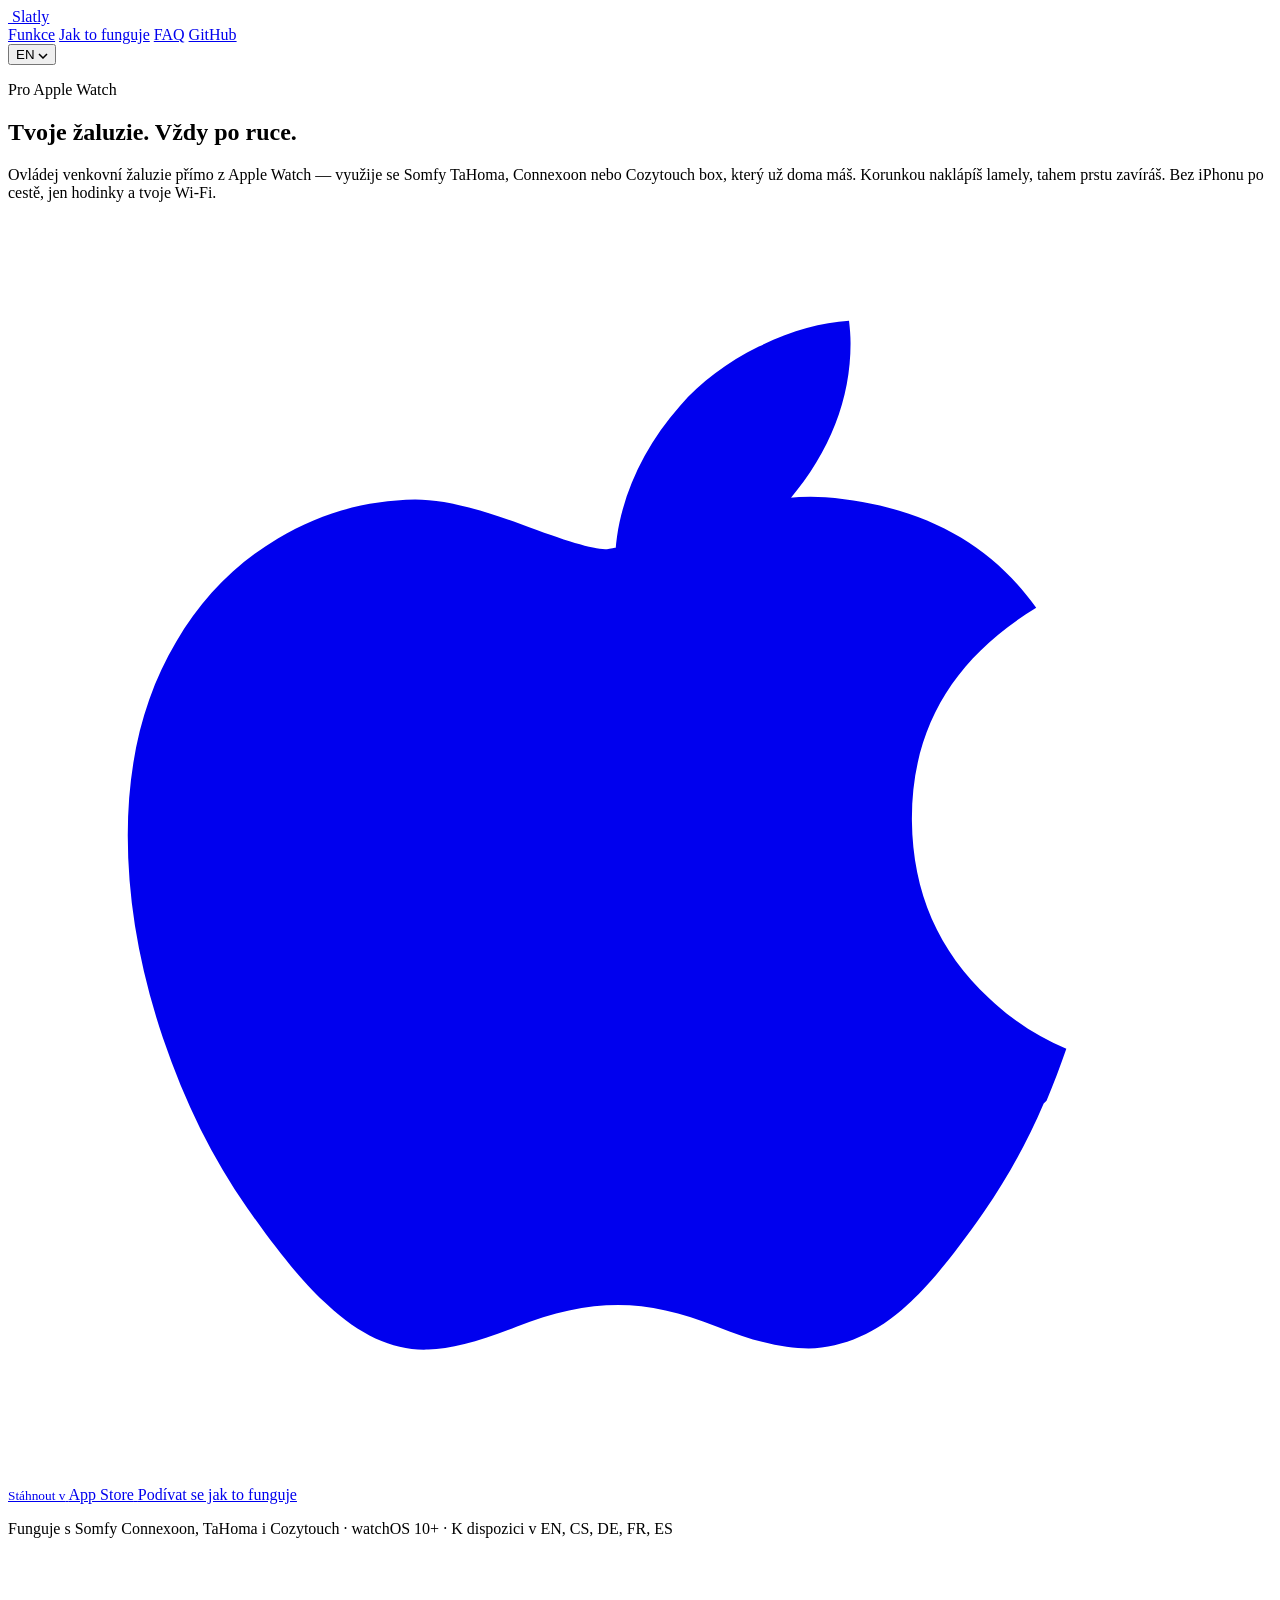
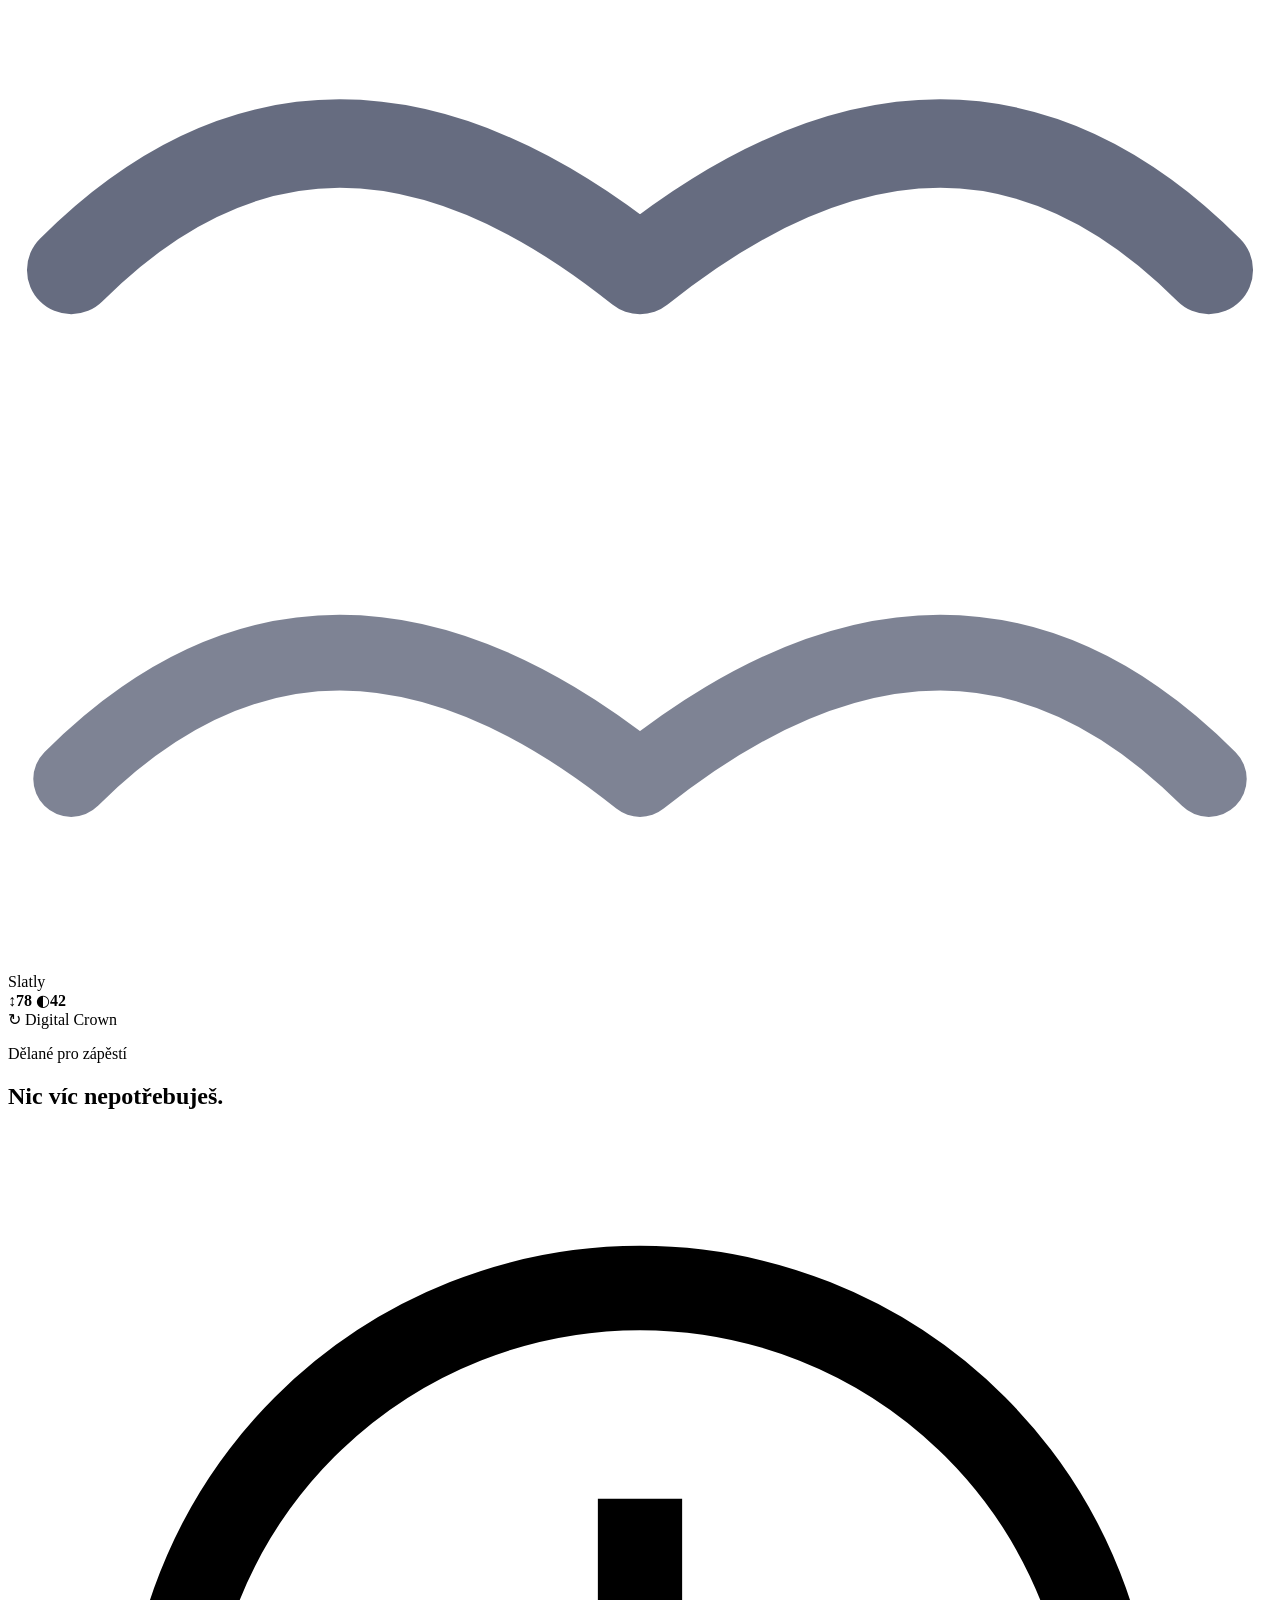
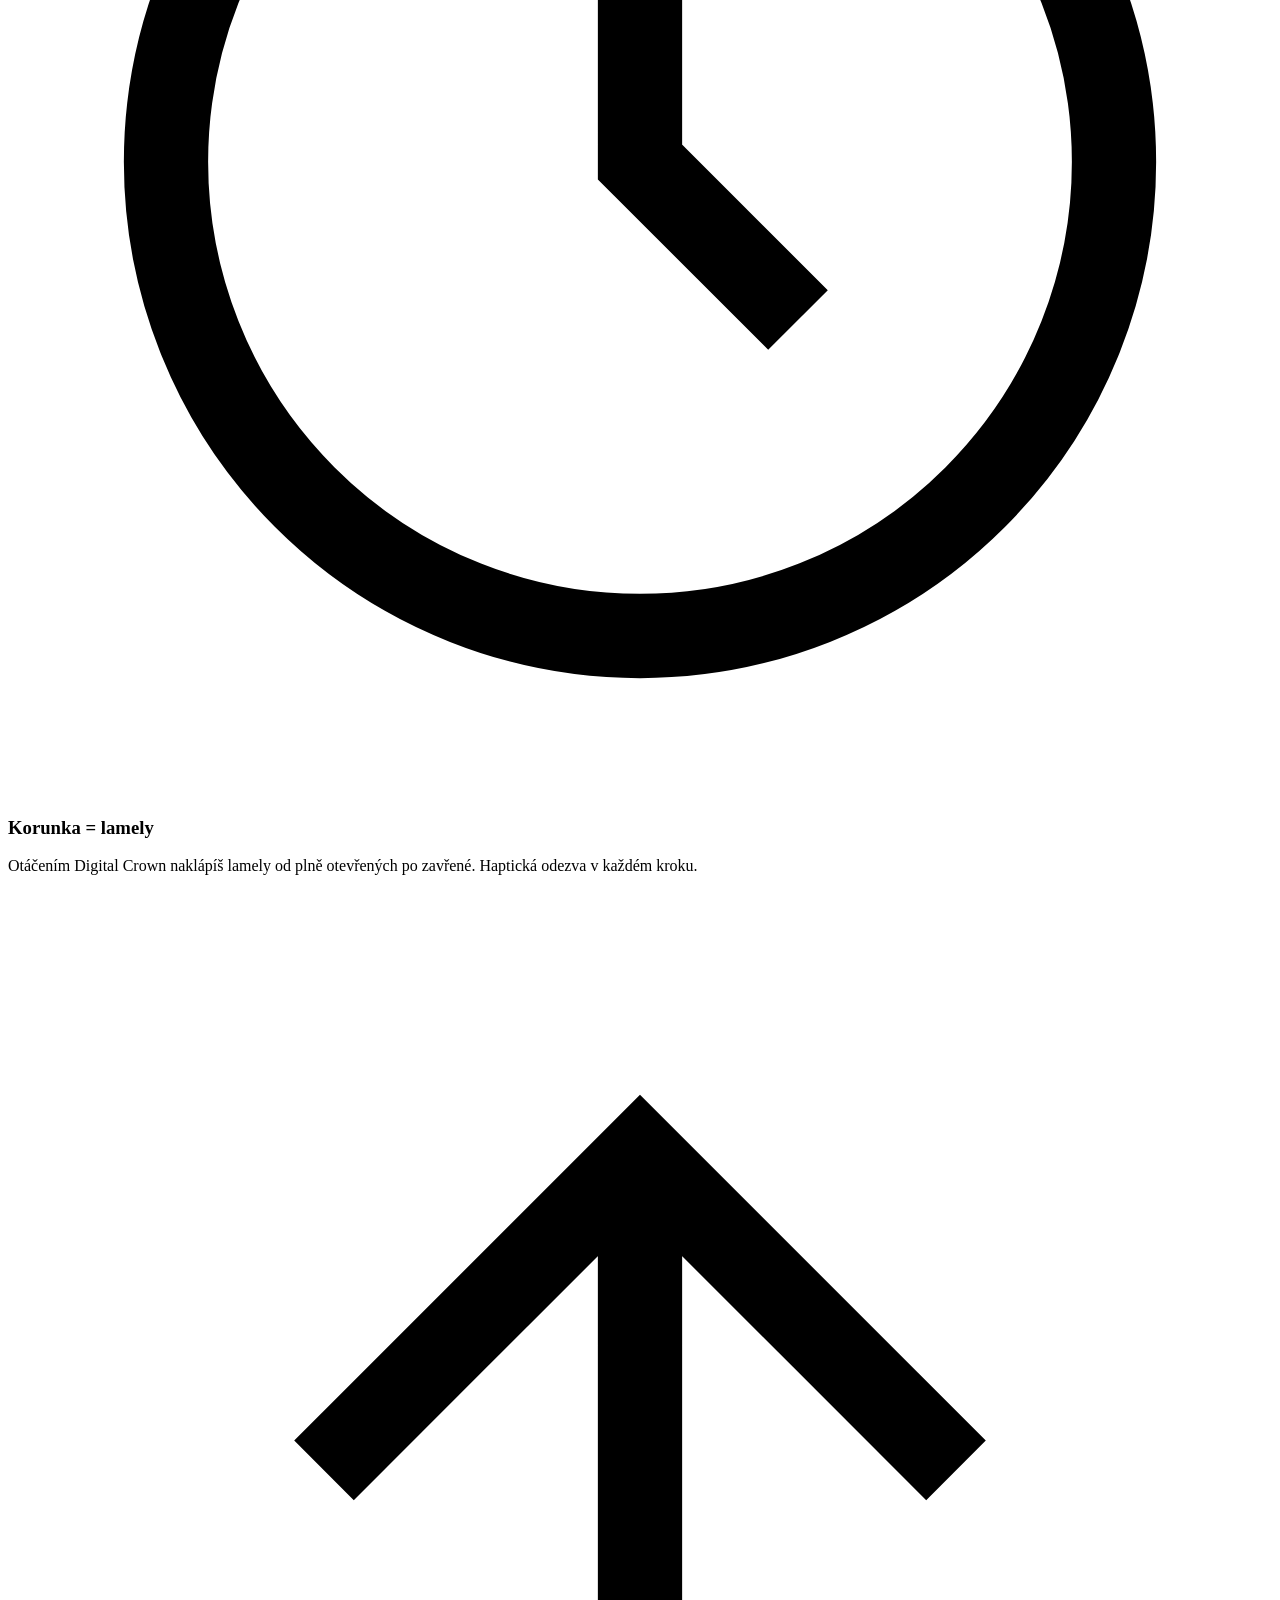
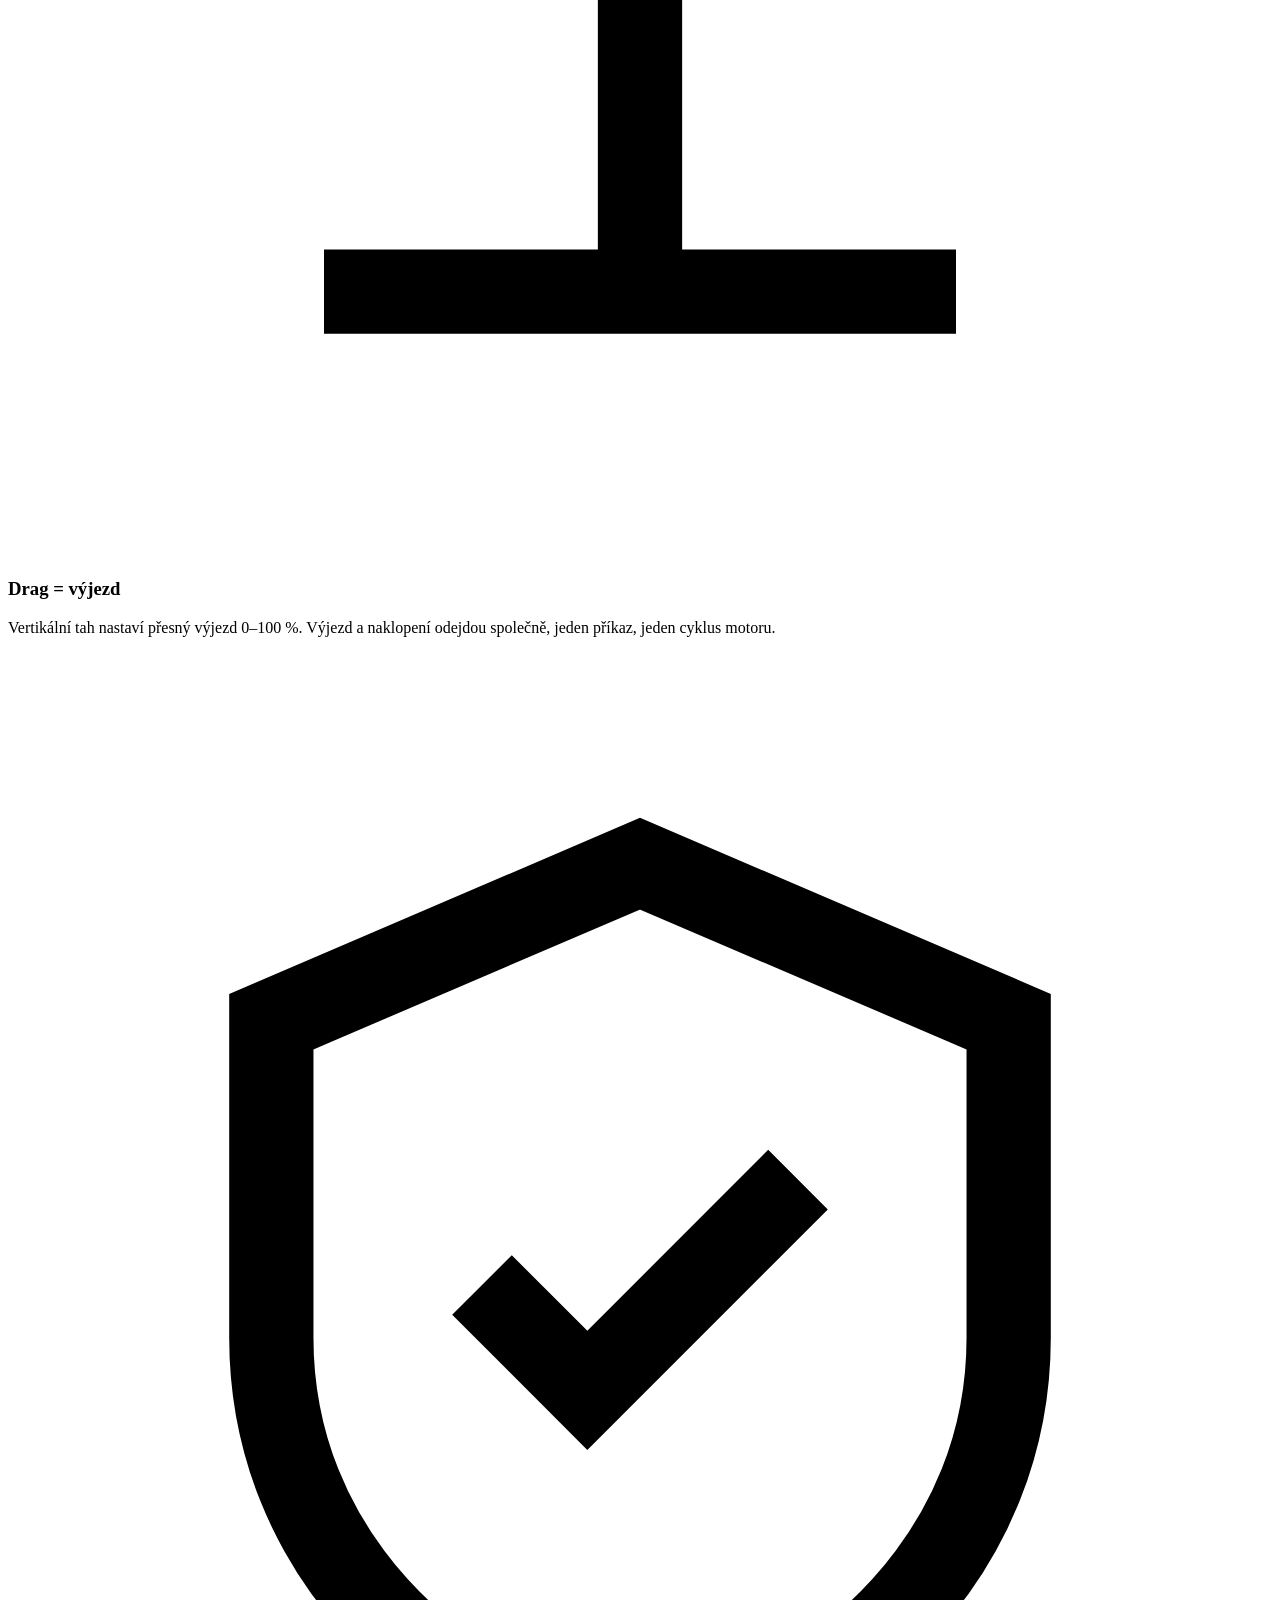
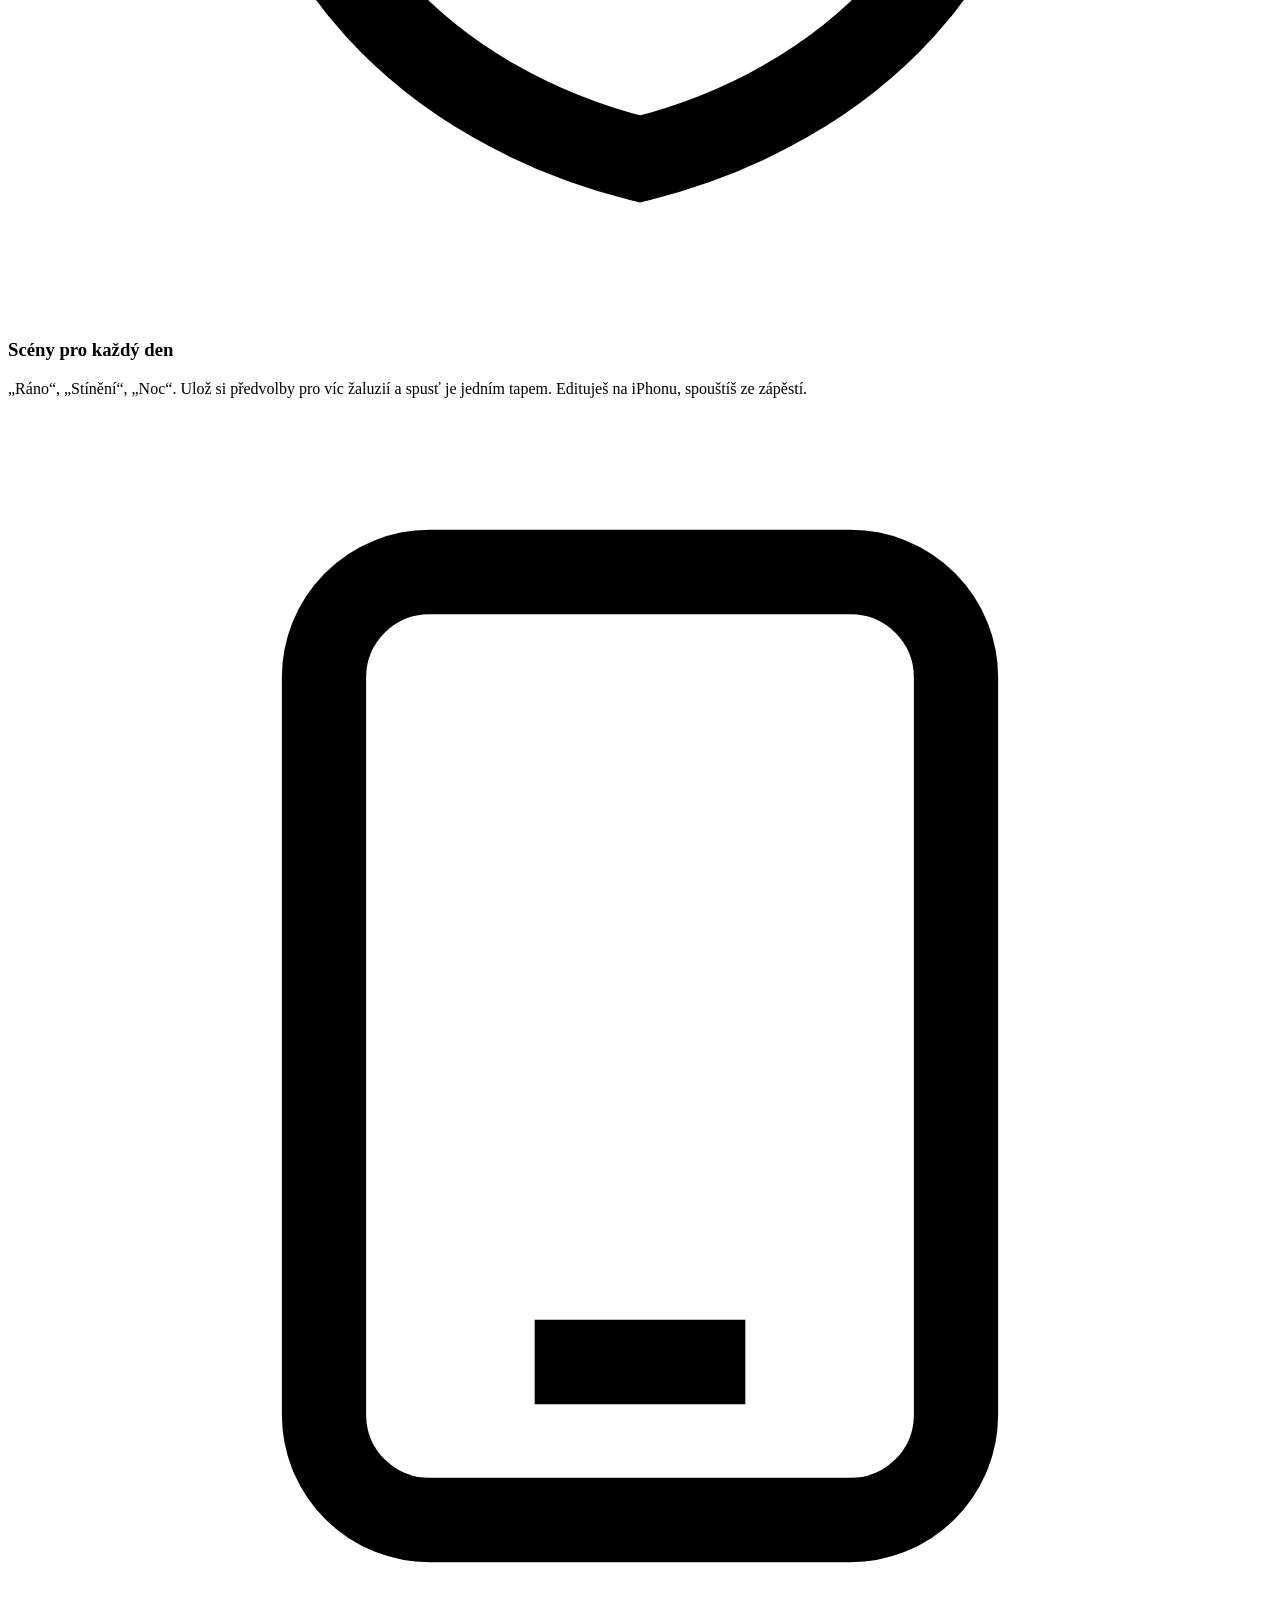
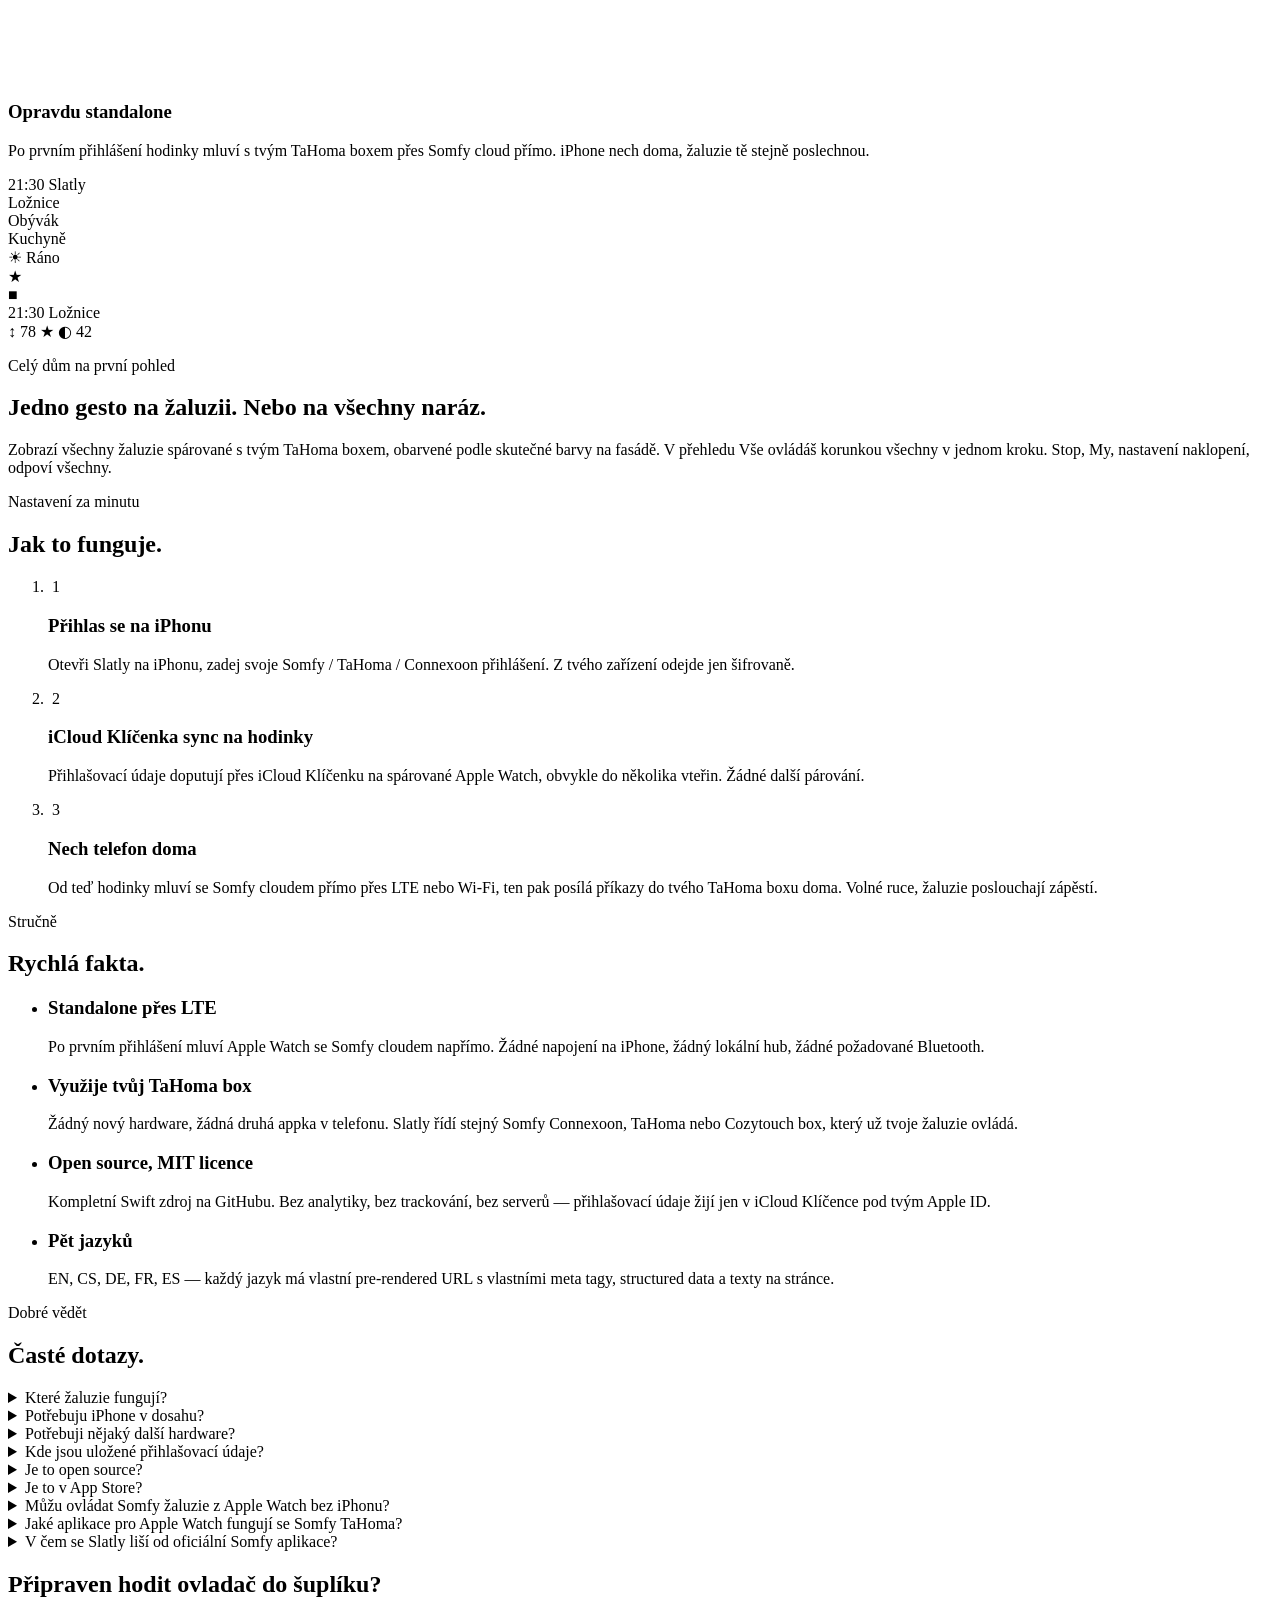
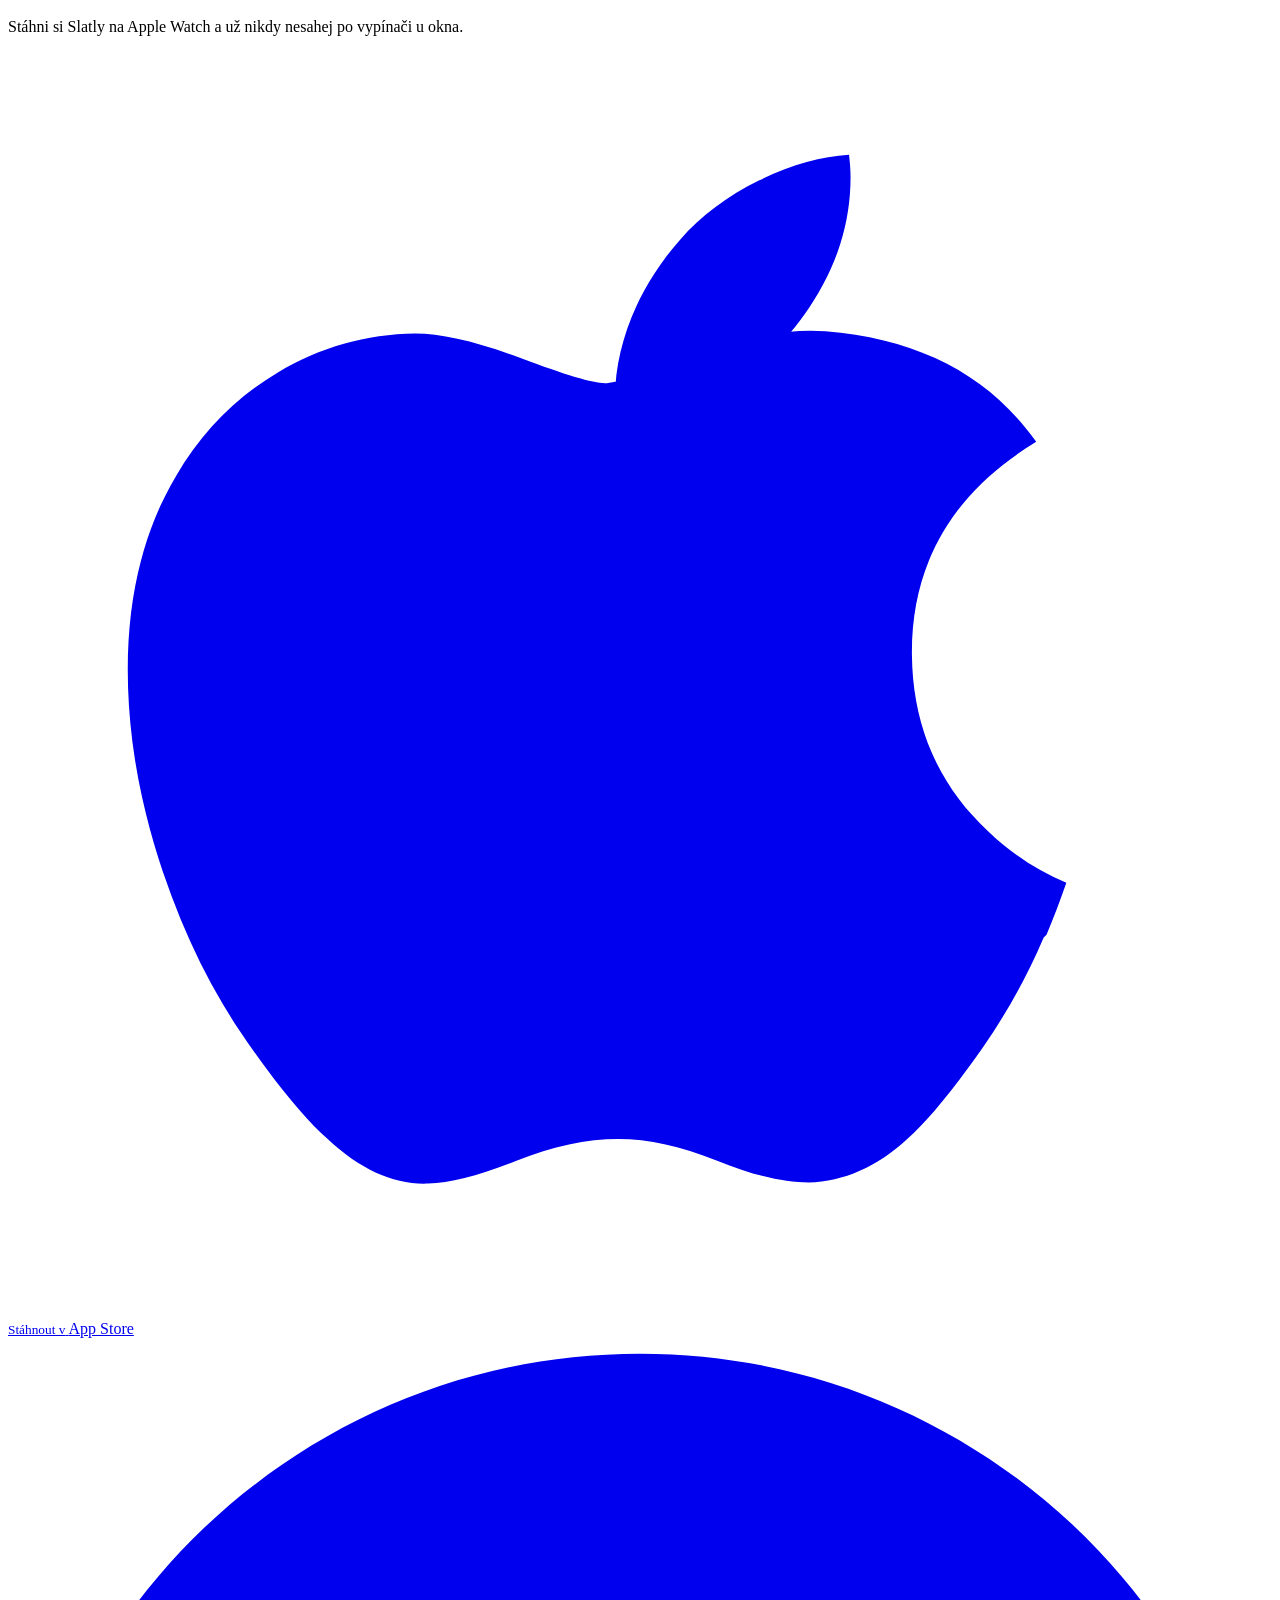
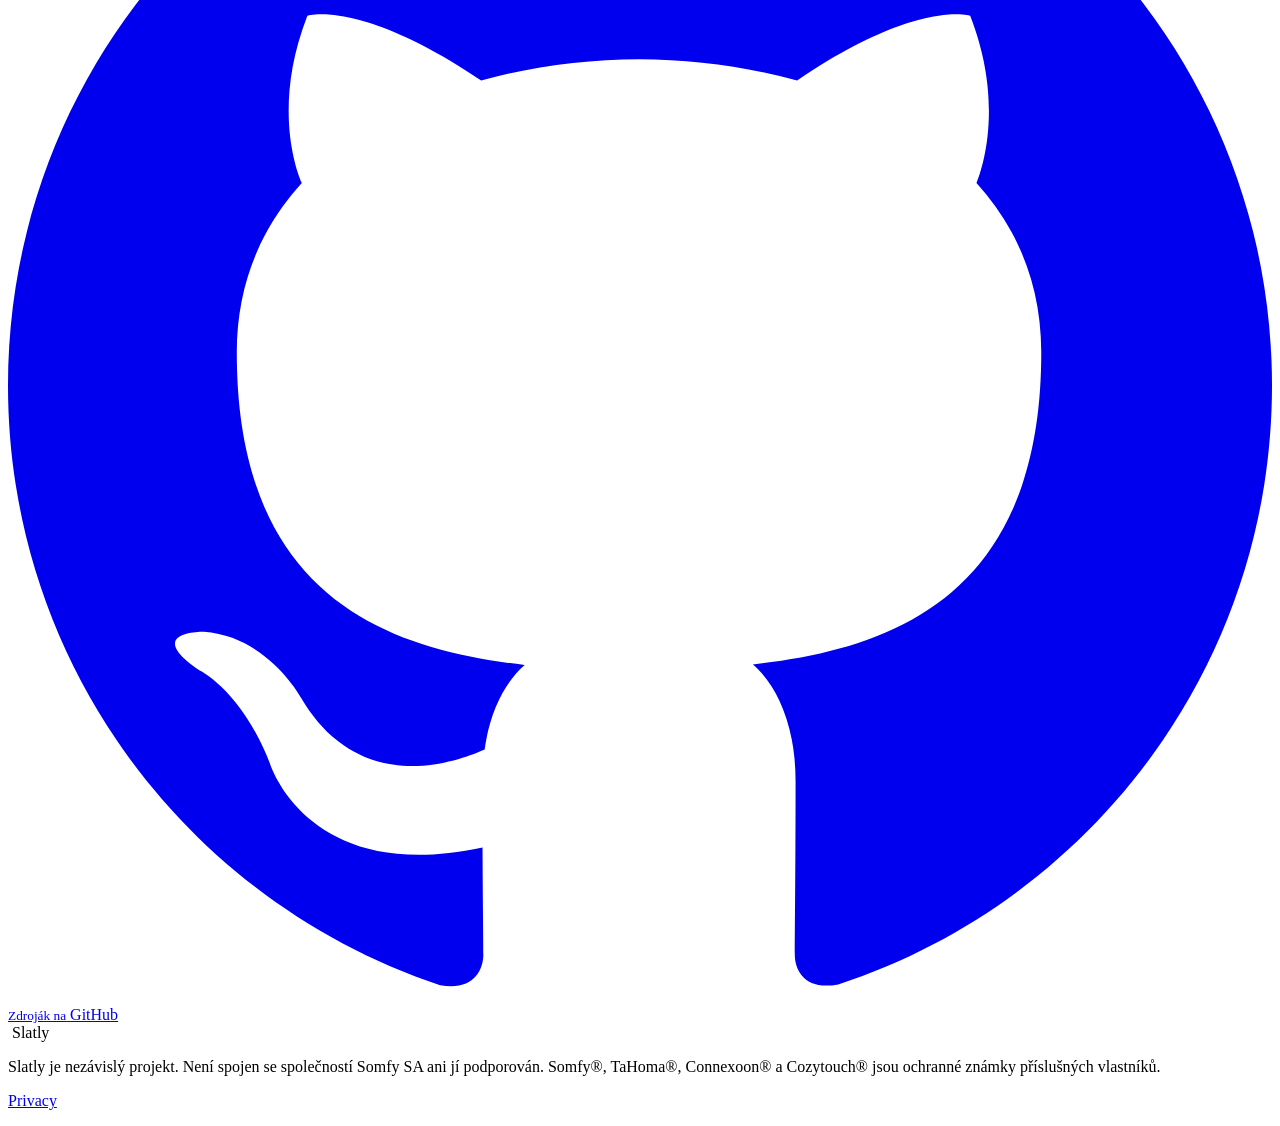
==== commit 1bffda04: "Web: GEO pass for AI search engines Adds:   - /llms.txt (compact LLM index, Jeremy Howard standard) " ====
--- a/web/cs/index.html
+++ b/web/cs/index.html
@@ -4,8 +4,8 @@
     <meta charset="UTF-8">
     <meta name="viewport" content="width=device-width, initial-scale=1.0">
 
-    <title data-i18n="meta.title">Slatly, ovládání Somfy žaluzií z Apple Watch</title>
-    <meta name="description" data-i18n="meta.description" content="Ovládej Somfy venkovní žaluzie přímo z Apple Watch. Korunka naklápí lamely, tah prstem zavírá. Bez iPhonu, bez hubu, bez bridge, vše přes Somfy cloud.">
+    <title data-i18n="meta.title">Slatly, ovládání venkovních žaluzií z Apple Watch přes TaHoma</title>
+    <meta name="description" data-i18n="meta.description" content="Ovládej venkovní žaluzie přímo z Apple Watch přes svůj Somfy TaHoma, Connexoon nebo Cozytouch box. Korunka naklápí lamely, tah prstem zavírá.">
 
     <meta name="author" content="Martin Janíček">
     <meta name="keywords" content="Slatly, Somfy Apple Watch, Somfy watchOS, ExteriorVenetianBlind, TaHoma Apple Watch, Connexoon Apple Watch, Cozytouch Apple Watch, venetian blinds controller, smart home Apple Watch, Digital Crown blinds, standalone watchOS app">
@@ -30,8 +30,8 @@
     <!-- Open Graph -->
     <meta property="og:type" content="website">
     <meta property="og:site_name" content="Slatly">
-    <meta property="og:title" content="Slatly, ovládání Somfy žaluzií z Apple Watch" data-i18n="meta.title">
-    <meta property="og:description" content="Ovládej Somfy venkovní žaluzie přímo z Apple Watch. Korunka naklápí lamely, tah prstem zavírá. Bez iPhonu, bez hubu, bez bridge, vše přes Somfy cloud." data-i18n="meta.description">
+    <meta property="og:title" content="Slatly, ovládání venkovních žaluzií z Apple Watch přes TaHoma" data-i18n="meta.title">
+    <meta property="og:description" content="Ovládej venkovní žaluzie přímo z Apple Watch přes svůj Somfy TaHoma, Connexoon nebo Cozytouch box. Korunka naklápí lamely, tah prstem zavírá." data-i18n="meta.description">
     <meta property="og:url" content="https://slatly.punkhive.com/cs/">
     <meta property="og:locale" content="cs_CZ">
     <meta property="og:locale:alternate" content="en_US">
@@ -46,8 +46,8 @@
 
     <!-- Twitter Card -->
     <meta name="twitter:card" content="summary_large_image">
-    <meta name="twitter:title" content="Slatly, ovládání Somfy žaluzií z Apple Watch" data-i18n="meta.title">
-    <meta name="twitter:description" content="Ovládej Somfy venkovní žaluzie přímo z Apple Watch. Korunka naklápí lamely, tah prstem zavírá. Bez iPhonu, bez hubu, bez bridge, vše přes Somfy cloud." data-i18n="meta.description">
+    <meta name="twitter:title" content="Slatly, ovládání venkovních žaluzií z Apple Watch přes TaHoma" data-i18n="meta.title">
+    <meta name="twitter:description" content="Ovládej venkovní žaluzie přímo z Apple Watch přes svůj Somfy TaHoma, Connexoon nebo Cozytouch box. Korunka naklápí lamely, tah prstem zavírá." data-i18n="meta.description">
     <meta name="twitter:image" content="https://slatly.punkhive.com/assets/og-image.png">
     <meta name="twitter:image:alt" content="Slatly — Apple Watch tilting Somfy exterior venetian blinds with the Digital Crown">
 
@@ -72,7 +72,7 @@
       "url": "https://slatly.punkhive.com/",
       "downloadUrl": "https://apps.apple.com/us/app/slatly/id6769497680",
       "installUrl": "https://apps.apple.com/us/app/slatly/id6769497680",
-      "description": "Ovládej Somfy venkovní žaluzie přímo z Apple Watch. Korunka naklápí lamely, tah prstem zavírá. Bez iPhonu, bez hubu, bez bridge, vše přes Somfy cloud.",
+      "description": "Ovládej venkovní žaluzie přímo z Apple Watch přes svůj Somfy TaHoma, Connexoon nebo Cozytouch box. Korunka naklápí lamely, tah prstem zavírá.",
       "image": "https://slatly.punkhive.com/assets/app-icon-512.png",
       "screenshot": [
         "https://slatly.punkhive.com/assets/watch-list.png",
@@ -103,7 +103,7 @@
         "Otáčením Digital Crown naklápíš lamely od plně otevřených po zavřené. Haptická odezva v každém kroku.",
         "Vertikální tah nastaví přesný výjezd 0–100 %. Výjezd a naklopení odejdou společně, jeden příkaz, jeden cyklus motoru.",
         "„Ráno“, „Stínění“, „Noc“. Ulož si předvolby pro víc žaluzií a spusť je jedním tapem. Edituješ na iPhonu, spouštíš ze zápěstí.",
-        "Hodinky mluví s Somfy cloudem přímo. Nech iPhone doma, žaluzie tě stejně poslechnou."
+        "Po prvním přihlášení hodinky mluví s tvým TaHoma boxem přes Somfy cloud přímo. iPhone nech doma, žaluzie tě stejně poslechnou."
       ]
     },
     {
@@ -120,8 +120,8 @@
       "@type": "WebPage",
       "@id": "https://slatly.punkhive.com/cs/#webpage",
       "url": "https://slatly.punkhive.com/cs/",
-      "name": "Slatly, ovládání Somfy žaluzií z Apple Watch",
-      "description": "Ovládej Somfy venkovní žaluzie přímo z Apple Watch. Korunka naklápí lamely, tah prstem zavírá. Bez iPhonu, bez hubu, bez bridge, vše přes Somfy cloud.",
+      "name": "Slatly, ovládání venkovních žaluzií z Apple Watch přes TaHoma",
+      "description": "Ovládej venkovní žaluzie přímo z Apple Watch přes svůj Somfy TaHoma, Connexoon nebo Cozytouch box. Korunka naklápí lamely, tah prstem zavírá.",
       "inLanguage": "cs",
       "isPartOf": {
         "@id": "https://slatly.punkhive.com/#website"
@@ -144,7 +144,7 @@
           "name": "Které žaluzie fungují?",
           "acceptedAnswer": {
             "@type": "Answer",
-            "text": "Jakékoli Somfy ExteriorVenetianBlind zařízení registrované v Connexoon, TaHoma nebo Cozytouch boxu. Když je otevřeš/zavřeš v Somfy appce, uvidí je i Slatly."
+            "text": "Jakékoli motorizované venkovní žaluzie spárované se Somfy TaHoma, Connexoon nebo Cozytouch boxem — Somfy plus partnerské io-homecontrol / RTS značky (Profalux, Asio, Eltako a další, které tvůj box už zná). Pokud žaluzie vidíš v Somfy / TaHoma appce, uvidí je i Slatly."
           }
         },
         {
@@ -152,7 +152,15 @@
           "name": "Potřebuju iPhone v dosahu?",
           "acceptedAnswer": {
             "@type": "Answer",
-            "text": "Jen poprvé pro přihlášení. Po sync přes iCloud Klíčenku běží watch app plně standalone přes LTE nebo Wi-Fi."
+            "text": "Jen poprvé pro přihlášení. Po sync přes iCloud Klíčenku (nebo přes přímé Watch hand-off) běží watch app plně standalone přes LTE nebo Wi-Fi."
+          }
+        },
+        {
+          "@type": "Question",
+          "name": "Potřebuji nějaký další hardware?",
+          "acceptedAnswer": {
+            "@type": "Answer",
+            "text": "Žádný nový hardware. Slatly využije Somfy TaHoma, Connexoon nebo Cozytouch box, který už tvoje žaluzie ovládá. Žádný další most, žádný druhý hub."
           }
         },
         {
@@ -173,10 +181,34 @@
         },
         {
           "@type": "Question",
-          "name": "Kdy bude v App Store?",
-          "acceptedAnswer": {
-            "@type": "Answer",
-            "text": "TestFlight build je v aktivním ladění. Veřejný App Store release přijde po dokončení iCloud sync capabilities. Připoj se k TestFlight pro early access."
+          "name": "Je to v App Store?",
+          "acceptedAnswer": {
+            "@type": "Answer",
+            "text": "Ano — Slatly je živá v App Store za $0.99 / pár korun. Jednorázový nákup, žádné předplatné."
+          }
+        },
+        {
+          "@type": "Question",
+          "name": "Můžu ovládat Somfy žaluzie z Apple Watch bez iPhonu?",
+          "acceptedAnswer": {
+            "@type": "Answer",
+            "text": "Ano, právě o tomhle Slatly je. Po jednorázovém přihlášení na iPhonu běží watch app plně standalone přes LTE nebo Wi-Fi. iPhone může být dole v přízemí, vypnutý, mimo dosah Bluetooth."
+          }
+        },
+        {
+          "@type": "Question",
+          "name": "Jaké aplikace pro Apple Watch fungují se Somfy TaHoma?",
+          "acceptedAnswer": {
+            "@type": "Answer",
+            "text": "Slatly je dělaný přesně pro Somfy ExteriorVenetianBlind na Connexoon, TaHoma a Cozytouch boxech — a je jediná třetí-strana watchOS appka, která je ovládá standalone, bez proxování každého příkazu přes iPhone."
+          }
+        },
+        {
+          "@type": "Question",
+          "name": "V čem se Slatly liší od oficiální Somfy aplikace?",
+          "acceptedAnswer": {
+            "@type": "Answer",
+            "text": "Slatly se soustředí výhradně na Apple Watch: skutečné naklápění lamel korunkou, gesto tahu pro výjezd a standalone režim bez iPhonu. Oficiální Somfy app je užitečná pro setup boxu a firmware; Slatly je každodenní ovládání ze zápěstí."
           }
         }
       ]
@@ -193,7 +225,7 @@
           "@type": "HowToStep",
           "position": 1,
           "name": "Přihlas se na iPhonu",
-          "text": "Otevři Slatly na iPhonu, zadej svoje Somfy / TaHoma přihlášení. Z tvého zařízení odejde jen šifrovaně.",
+          "text": "Otevři Slatly na iPhonu, zadej svoje Somfy / TaHoma / Connexoon přihlášení. Z tvého zařízení odejde jen šifrovaně.",
           "url": "https://slatly.punkhive.com/cs/#how"
         },
         {
@@ -207,7 +239,7 @@
           "@type": "HowToStep",
           "position": 3,
           "name": "Nech telefon doma",
-          "text": "Od teď hodinky mluví s Somfy cloudem přímo přes LTE nebo Wi-Fi. Volné ruce, žaluzie poslouchají zápěstí.",
+          "text": "Od teď hodinky mluví se Somfy cloudem přímo přes LTE nebo Wi-Fi, ten pak posílá příkazy do tvého TaHoma boxu doma. Volné ruce, žaluzie poslouchají zápěstí.",
           "url": "https://slatly.punkhive.com/cs/#how"
         }
       ]
@@ -253,8 +285,8 @@
             <div class="hero-inner">
                 <div class="hero-text">
                     <p class="eyebrow" data-i18n="hero.eyebrow">Pro Apple Watch</p>
-                    <h1 data-i18n="hero.title">Tvoje žaluzie. Na zápěstí.</h1>
-                    <p class="hero-sub" data-i18n="hero.sub">Ovládej Somfy venkovní žaluzie přímo z Apple Watch. Korunkou naklápíš lamely, tahem prstu zavíráš. Bez iPhonu, bez hubu, bez bridge, jen hodinky a Somfy cloud.</p>
+                    <h1 data-i18n="hero.title">Tvoje žaluzie. Vždy po ruce.</h1>
+                    <p class="hero-sub" data-i18n="hero.sub">Ovládej venkovní žaluzie přímo z Apple Watch — využije se Somfy TaHoma, Connexoon nebo Cozytouch box, který už doma máš. Korunkou naklápíš lamely, tahem prstu zavíráš. Bez iPhonu po cestě, jen hodinky a tvoje Wi-Fi.</p>
                     <div class="hero-ctas">
                         <a class="appstore-badge" href="https://apps.apple.com/us/app/slatly/id6769497680" aria-label="Download Slatly on the App Store">
                             <svg viewBox="0 0 24 24" aria-hidden="true" class="appstore-apple"><path fill="currentColor" d="M19.665 16.811c-.317.741-.694 1.424-1.13 2.051-.594.853-1.081 1.444-1.456 1.772-.583.537-1.207.812-1.876.831-.479 0-1.06-.137-1.738-.415-.681-.276-1.306-.413-1.879-.413-.6 0-1.244.137-1.932.413-.69.278-1.246.421-1.673.435-.642.027-1.281-.255-1.916-.85-.407-.357-.916-.97-1.523-1.838-.65-.926-1.184-2-1.6-3.226-.445-1.323-.668-2.605-.668-3.846 0-1.423.307-2.65.92-3.679.484-.829 1.127-1.483 1.93-1.962.804-.479 1.673-.723 2.608-.738.51 0 1.18.158 2.012.471.83.314 1.362.473 1.594.473.174 0 .766-.187 1.772-.557.952-.343 1.755-.485 2.41-.43 1.778.143 3.114.841 4.003 2.099-1.589.964-2.376 2.314-2.36 4.047.014 1.35.504 2.473 1.466 3.365.436.413.923.733 1.466.96-.118.342-.243.67-.376.987zM15.998 2.38c0 1.062-.388 2.054-1.161 2.971-.933 1.092-2.062 1.722-3.286 1.622a3.3 3.3 0 01-.025-.402c0-1.02.444-2.111 1.232-3.002.394-.452.893-.827 1.498-1.127.604-.296 1.176-.46 1.713-.49.016.143.029.286.029.428z"/></svg>
@@ -364,7 +396,7 @@
                             <svg viewBox="0 0 24 24" fill="none" stroke="currentColor" stroke-width="1.6"><rect x="6" y="3" width="12" height="18" rx="2"/><path d="M10 18h4"/></svg>
                         </div>
                         <h3 data-i18n="features.f4_title">Opravdu standalone</h3>
-                        <p data-i18n="features.f4_body">Hodinky mluví s Somfy cloudem přímo. Nech iPhone doma, žaluzie tě stejně poslechnou.</p>
+                        <p data-i18n="features.f4_body">Po prvním přihlášení hodinky mluví s tvým TaHoma boxem přes Somfy cloud přímo. iPhone nech doma, žaluzie tě stejně poslechnou.</p>
                     </article>
                 </div>
             </div>
@@ -438,7 +470,7 @@
                 <div class="showcase-text">
                     <p class="eyebrow" data-i18n="showcase.eyebrow">Celý dům na první pohled</p>
                     <h2 data-i18n="showcase.title">Jedno gesto na žaluzii. Nebo na všechny naráz.</h2>
-                    <p data-i18n="showcase.body">Zobrazí všechny žaluzie z tvého Somfy účtu, obarvené podle skutečné barvy na fasádě. V přehledu Vše ovládáš korunkou všechny v jednom kroku. Stop, My, nastavení naklopení, odpoví všechny.</p>
+                    <p data-i18n="showcase.body">Zobrazí všechny žaluzie spárované s tvým TaHoma boxem, obarvené podle skutečné barvy na fasádě. V přehledu Vše ovládáš korunkou všechny v jednom kroku. Stop, My, nastavení naklopení, odpoví všechny.</p>
                 </div>
             </div>
         </section>
@@ -452,7 +484,7 @@
                         <img class="howto-img" data-step="1" src="/assets/step1.png" alt="" loading="lazy">
                         <span class="step-num">1</span>
                         <h3 data-i18n="how.s1_title">Přihlas se na iPhonu</h3>
-                        <p data-i18n="how.s1_body">Otevři Slatly na iPhonu, zadej svoje Somfy / TaHoma přihlášení. Z tvého zařízení odejde jen šifrovaně.</p>
+                        <p data-i18n="how.s1_body">Otevři Slatly na iPhonu, zadej svoje Somfy / TaHoma / Connexoon přihlášení. Z tvého zařízení odejde jen šifrovaně.</p>
                     </li>
                     <li>
                         <img class="howto-img" data-step="2" src="/assets/step2.png" alt="" loading="lazy">
@@ -464,9 +496,34 @@
                         <img class="howto-img" data-step="3" src="/assets/step3.png" alt="" loading="lazy">
                         <span class="step-num">3</span>
                         <h3 data-i18n="how.s3_title">Nech telefon doma</h3>
-                        <p data-i18n="how.s3_body">Od teď hodinky mluví s Somfy cloudem přímo přes LTE nebo Wi-Fi. Volné ruce, žaluzie poslouchají zápěstí.</p>
+                        <p data-i18n="how.s3_body">Od teď hodinky mluví se Somfy cloudem přímo přes LTE nebo Wi-Fi, ten pak posílá příkazy do tvého TaHoma boxu doma. Volné ruce, žaluzie poslouchají zápěstí.</p>
                     </li>
                 </ol>
+            </div>
+        </section>
+
+        <section class="facts" id="facts">
+            <div class="container">
+                <p class="eyebrow" data-i18n="facts.eyebrow">Stručně</p>
+                <h2 data-i18n="facts.title">Rychlá fakta.</h2>
+                <ul class="facts-list">
+                    <li>
+                        <h3 data-i18n="facts.f1_title">Standalone přes LTE</h3>
+                        <p data-i18n="facts.f1_body">Po prvním přihlášení mluví Apple Watch se Somfy cloudem napřímo. Žádné napojení na iPhone, žádný lokální hub, žádné požadované Bluetooth.</p>
+                    </li>
+                    <li>
+                        <h3 data-i18n="facts.f2_title">Využije tvůj TaHoma box</h3>
+                        <p data-i18n="facts.f2_body">Žádný nový hardware, žádná druhá appka v telefonu. Slatly řídí stejný Somfy Connexoon, TaHoma nebo Cozytouch box, který už tvoje žaluzie ovládá.</p>
+                    </li>
+                    <li>
+                        <h3 data-i18n="facts.f3_title">Open source, MIT licence</h3>
+                        <p data-i18n="facts.f3_body">Kompletní Swift zdroj na GitHubu. Bez analytiky, bez trackování, bez serverů — přihlašovací údaje žijí jen v iCloud Klíčence pod tvým Apple ID.</p>
+                    </li>
+                    <li>
+                        <h3 data-i18n="facts.f4_title">Pět jazyků</h3>
+                        <p data-i18n="facts.f4_body">EN, CS, DE, FR, ES — každý jazyk má vlastní pre-rendered URL s vlastními meta tagy, structured data a texty na stránce.</p>
+                    </li>
+                </ul>
             </div>
         </section>
 
@@ -477,23 +534,39 @@
                 <div class="faq-list">
                     <details>
                         <summary data-i18n="faq.q1">Které žaluzie fungují?</summary>
-                        <p data-i18n="faq.a1">Jakékoli Somfy ExteriorVenetianBlind zařízení registrované v Connexoon, TaHoma nebo Cozytouch boxu. Když je otevřeš/zavřeš v Somfy appce, uvidí je i Slatly.</p>
+                        <p data-i18n="faq.a1">Jakékoli motorizované venkovní žaluzie spárované se Somfy TaHoma, Connexoon nebo Cozytouch boxem — Somfy plus partnerské io-homecontrol / RTS značky (Profalux, Asio, Eltako a další, které tvůj box už zná). Pokud žaluzie vidíš v Somfy / TaHoma appce, uvidí je i Slatly.</p>
                     </details>
                     <details>
                         <summary data-i18n="faq.q2">Potřebuju iPhone v dosahu?</summary>
-                        <p data-i18n="faq.a2">Jen poprvé pro přihlášení. Po sync přes iCloud Klíčenku běží watch app plně standalone přes LTE nebo Wi-Fi.</p>
-                    </details>
-                    <details>
-                        <summary data-i18n="faq.q3">Kde jsou uložené přihlašovací údaje?</summary>
-                        <p data-i18n="faq.a3">V iCloud Klíčence Apple, end-to-end šifrované pod tvé Apple ID. Aplikace je neposílá nikam jinam, pouze na oficiální Somfy OAuth endpoint.</p>
-                    </details>
-                    <details>
-                        <summary data-i18n="faq.q4">Je to open source?</summary>
-                        <p data-i18n="faq.a4">Ano. Swift kód, knihovna OverkizKit i tahle stránka jsou na GitHubu. Příspěvky a překlady vítáme.</p>
-                    </details>
-                    <details>
-                        <summary data-i18n="faq.q5">Kdy bude v App Store?</summary>
-                        <p data-i18n="faq.a5">TestFlight build je v aktivním ladění. Veřejný App Store release přijde po dokončení iCloud sync capabilities. Připoj se k TestFlight pro early access.</p>
+                        <p data-i18n="faq.a2">Jen poprvé pro přihlášení. Po sync přes iCloud Klíčenku (nebo přes přímé Watch hand-off) běží watch app plně standalone přes LTE nebo Wi-Fi.</p>
+                    </details>
+                    <details>
+                        <summary data-i18n="faq.q3">Potřebuji nějaký další hardware?</summary>
+                        <p data-i18n="faq.a3">Žádný nový hardware. Slatly využije Somfy TaHoma, Connexoon nebo Cozytouch box, který už tvoje žaluzie ovládá. Žádný další most, žádný druhý hub.</p>
+                    </details>
+                    <details>
+                        <summary data-i18n="faq.q4">Kde jsou uložené přihlašovací údaje?</summary>
+                        <p data-i18n="faq.a4">V iCloud Klíčence Apple, end-to-end šifrované pod tvé Apple ID. Aplikace je neposílá nikam jinam, pouze na oficiální Somfy OAuth endpoint.</p>
+                    </details>
+                    <details>
+                        <summary data-i18n="faq.q5">Je to open source?</summary>
+                        <p data-i18n="faq.a5">Ano. Swift kód, knihovna OverkizKit i tahle stránka jsou na GitHubu. Příspěvky a překlady vítáme.</p>
+                    </details>
+                    <details>
+                        <summary data-i18n="faq.q6">Je to v App Store?</summary>
+                        <p data-i18n="faq.a6">Ano — Slatly je živá v App Store za $0.99 / pár korun. Jednorázový nákup, žádné předplatné.</p>
+                    </details>
+                    <details>
+                        <summary data-i18n="faq.q7">Můžu ovládat Somfy žaluzie z Apple Watch bez iPhonu?</summary>
+                        <p data-i18n="faq.a7">Ano, právě o tomhle Slatly je. Po jednorázovém přihlášení na iPhonu běží watch app plně standalone přes LTE nebo Wi-Fi. iPhone může být dole v přízemí, vypnutý, mimo dosah Bluetooth.</p>
+                    </details>
+                    <details>
+                        <summary data-i18n="faq.q8">Jaké aplikace pro Apple Watch fungují se Somfy TaHoma?</summary>
+                        <p data-i18n="faq.a8">Slatly je dělaný přesně pro Somfy ExteriorVenetianBlind na Connexoon, TaHoma a Cozytouch boxech — a je jediná třetí-strana watchOS appka, která je ovládá standalone, bez proxování každého příkazu přes iPhone.</p>
+                    </details>
+                    <details>
+                        <summary data-i18n="faq.q9">V čem se Slatly liší od oficiální Somfy aplikace?</summary>
+                        <p data-i18n="faq.a9">Slatly se soustředí výhradně na Apple Watch: skutečné naklápění lamel korunkou, gesto tahu pro výjezd a standalone režim bez iPhonu. Oficiální Somfy app je užitečná pro setup boxu a firmware; Slatly je každodenní ovládání ze zápěstí.</p>
                     </details>
                 </div>
             </div>
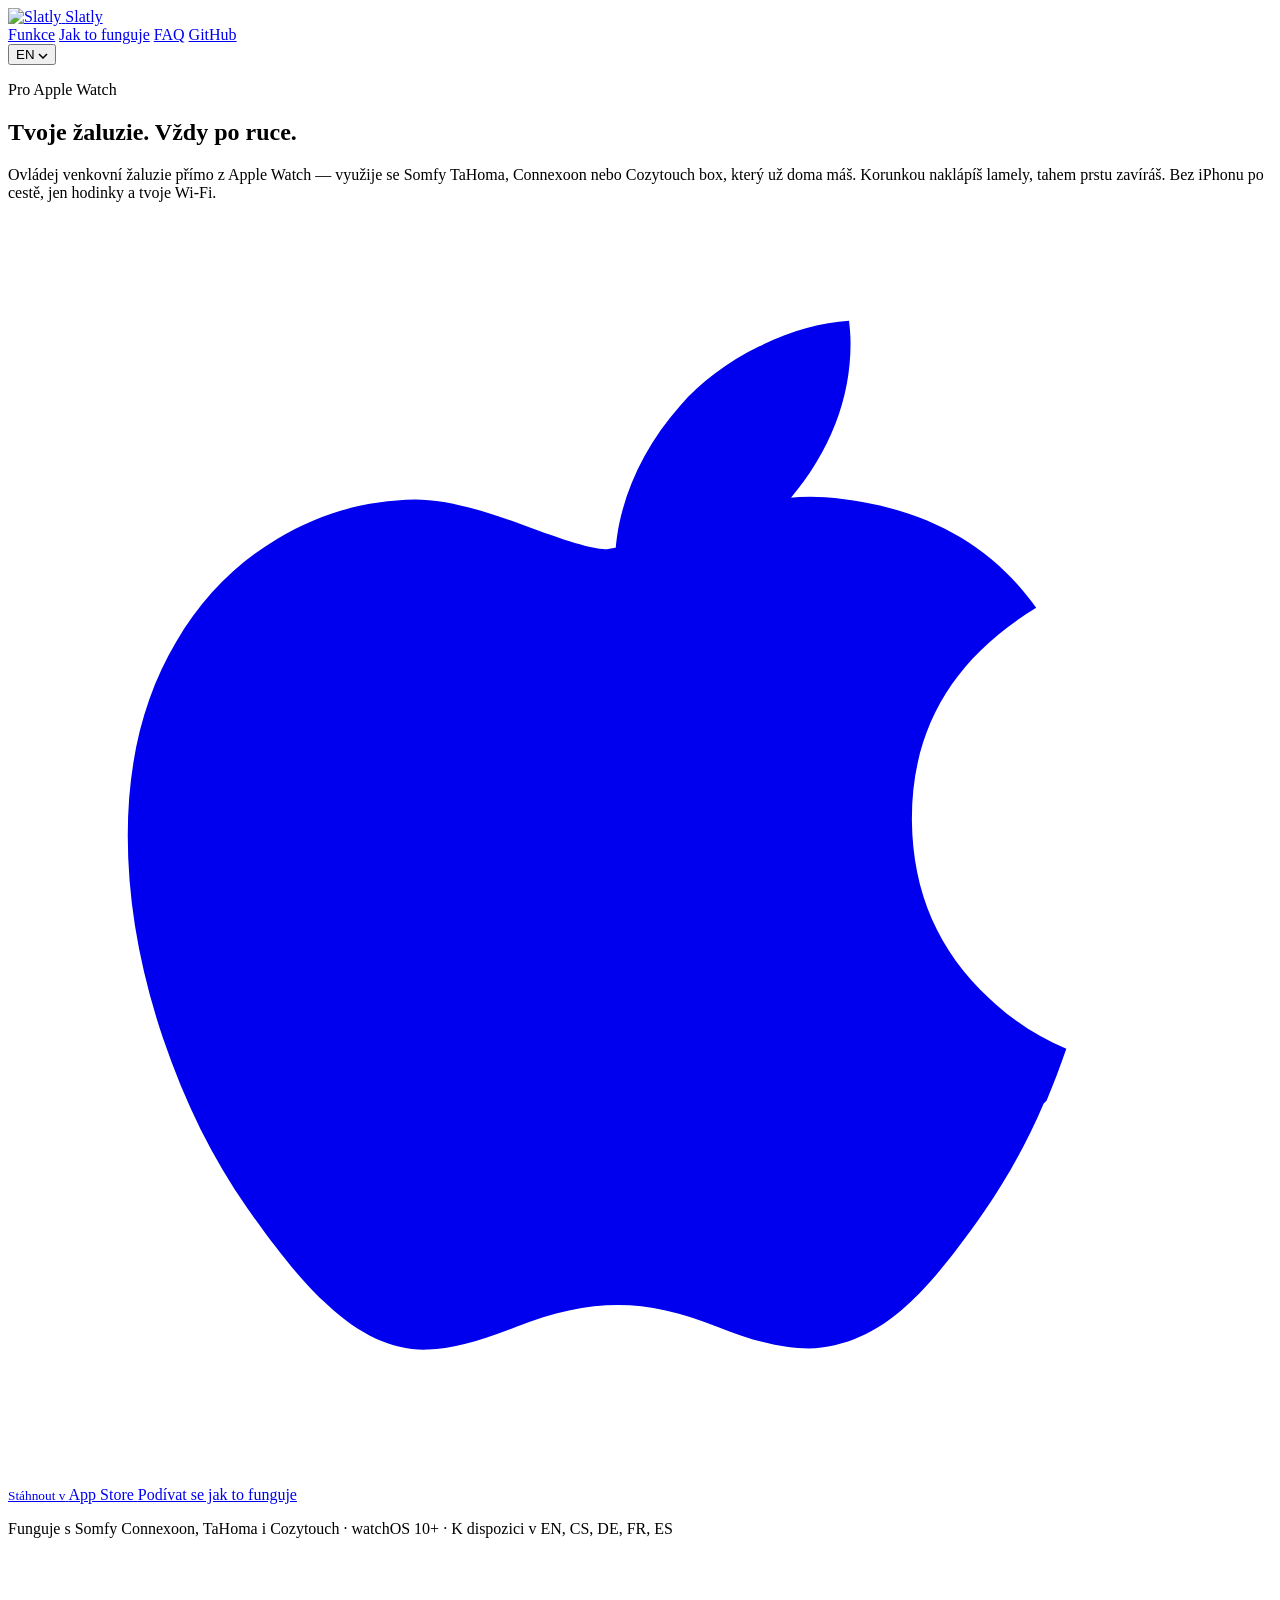
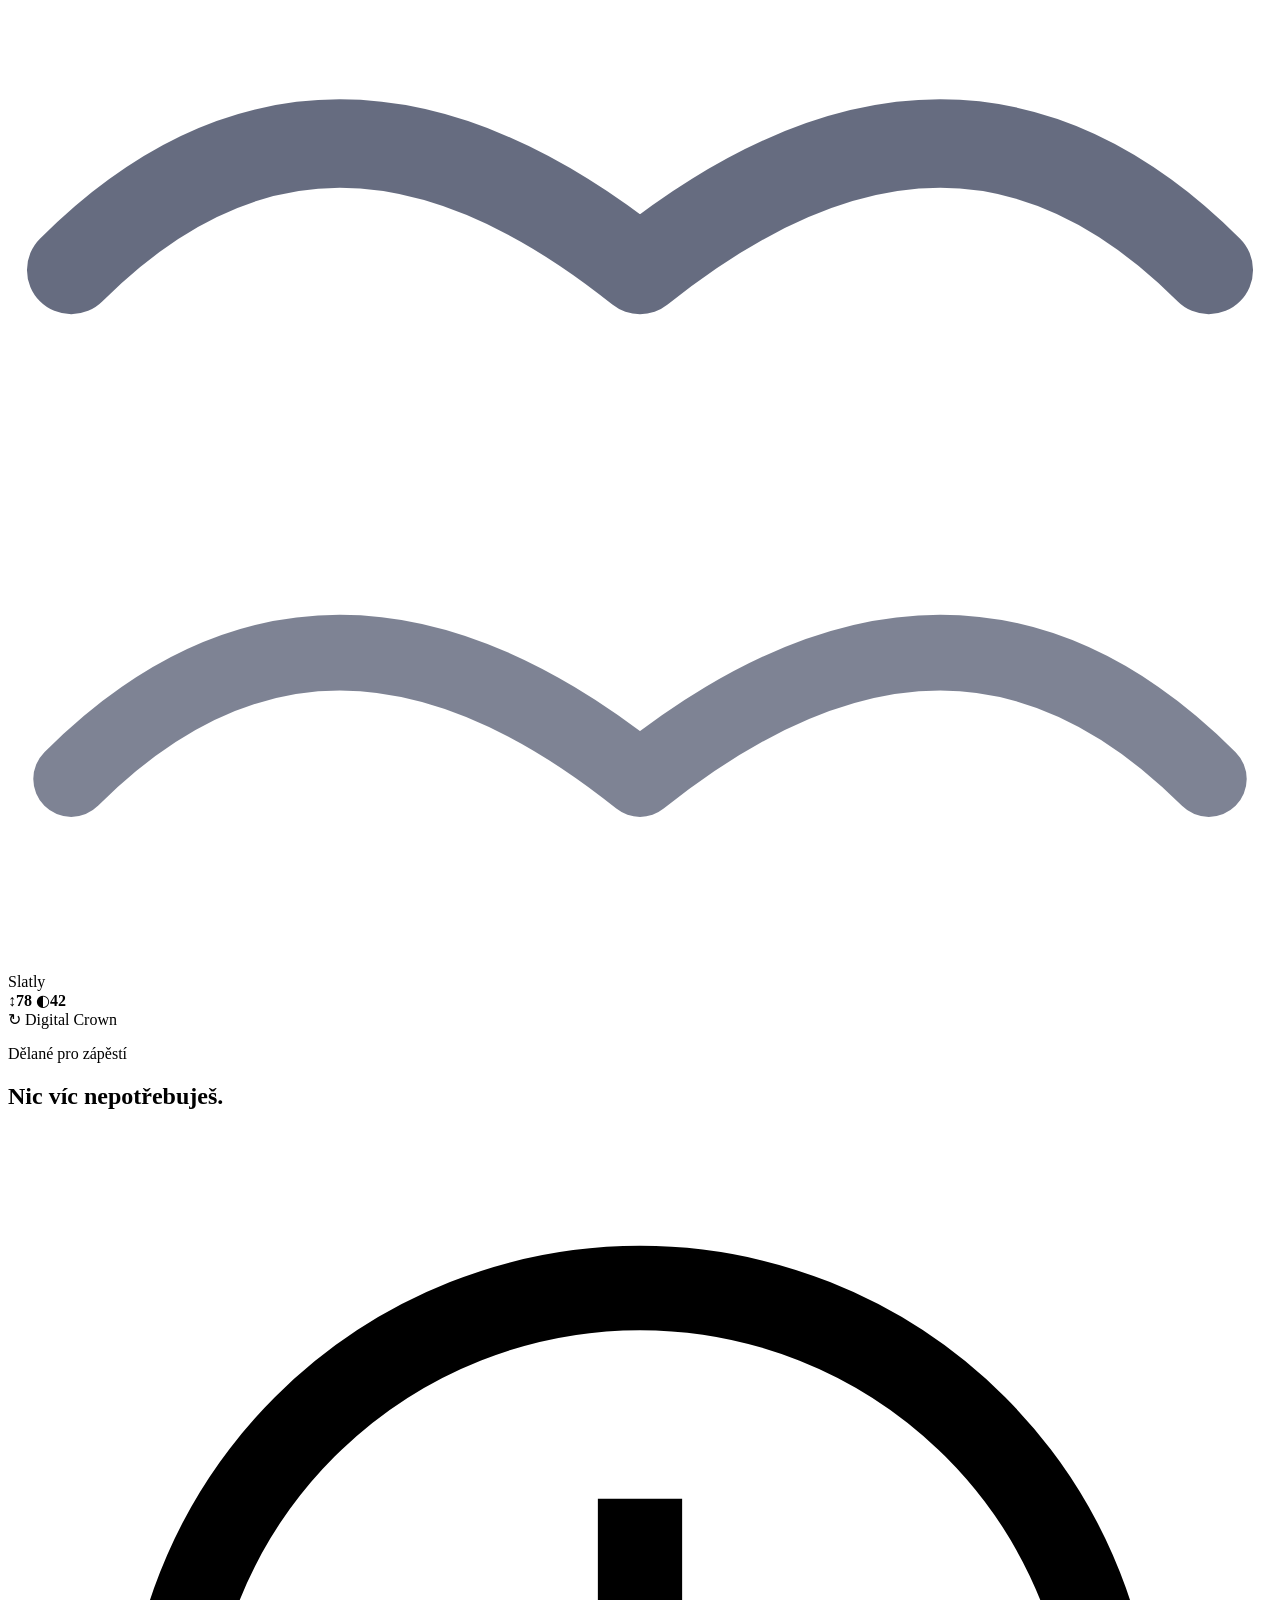
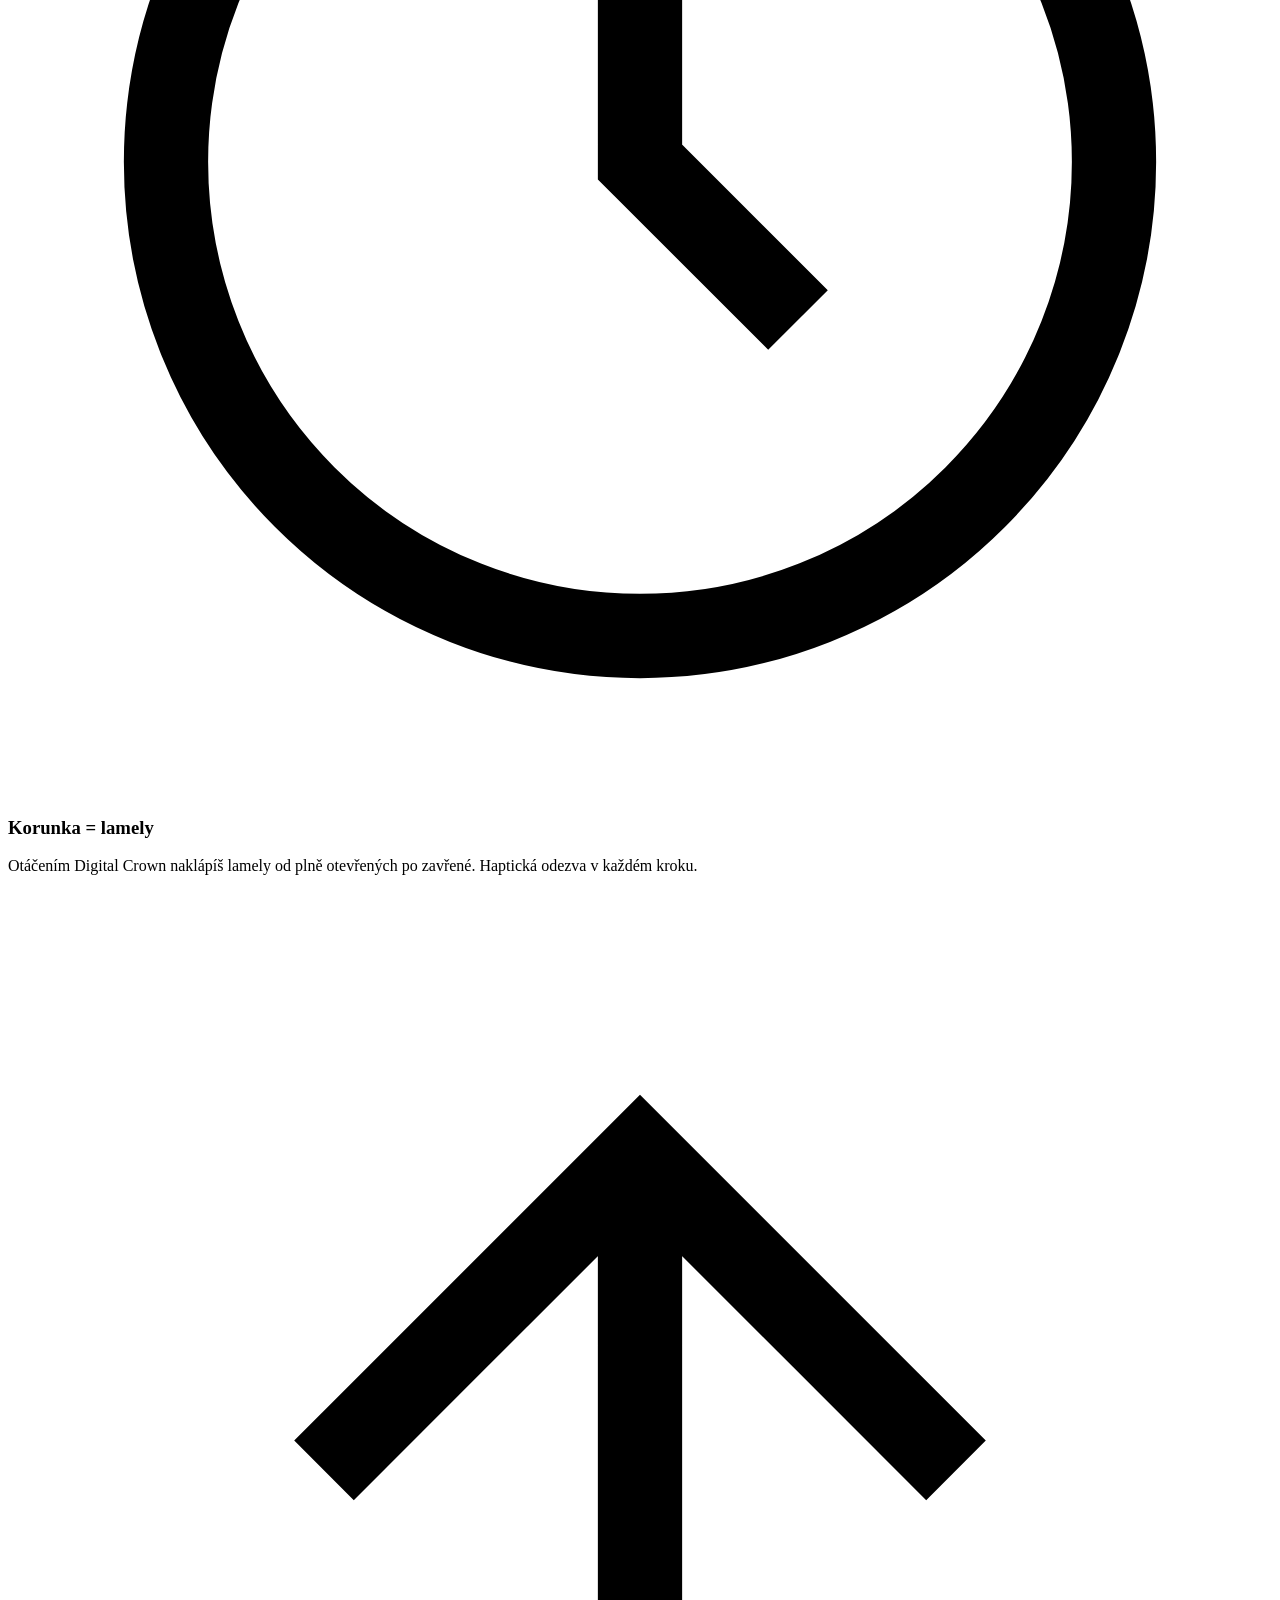
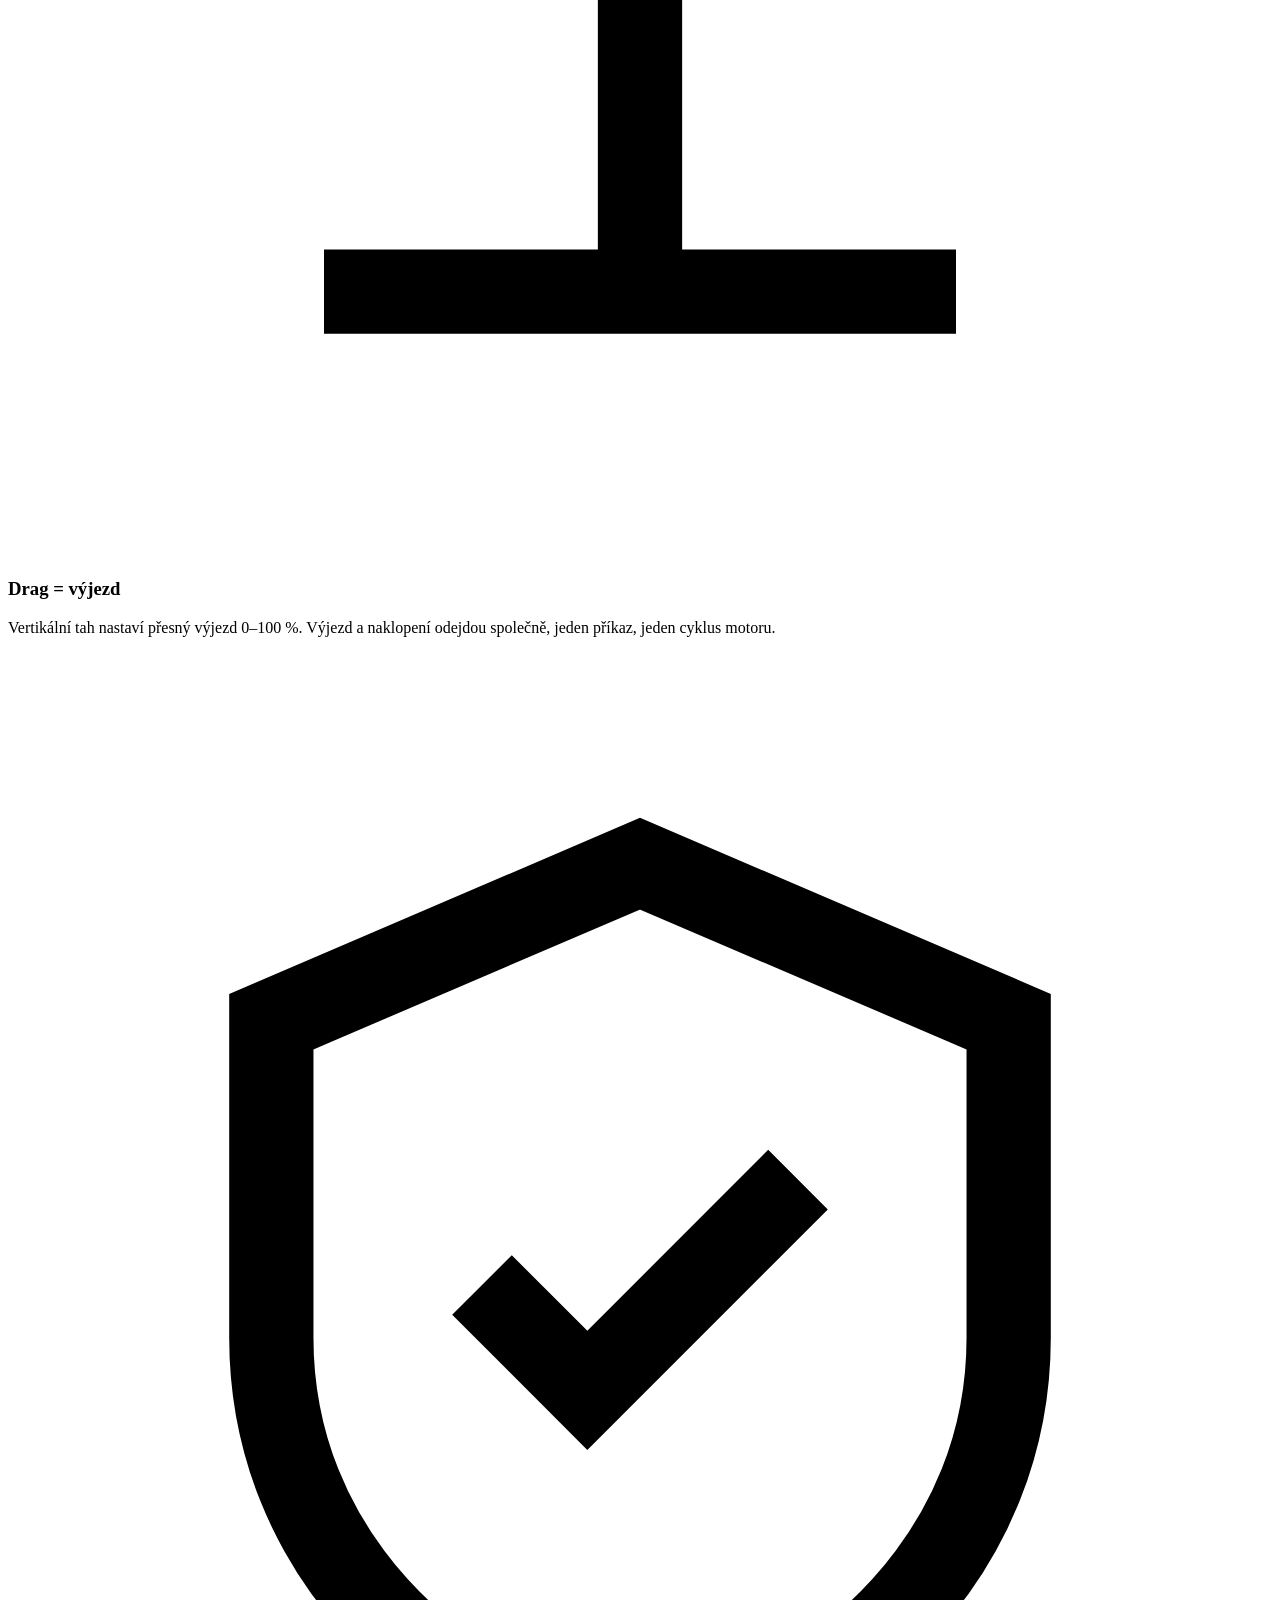
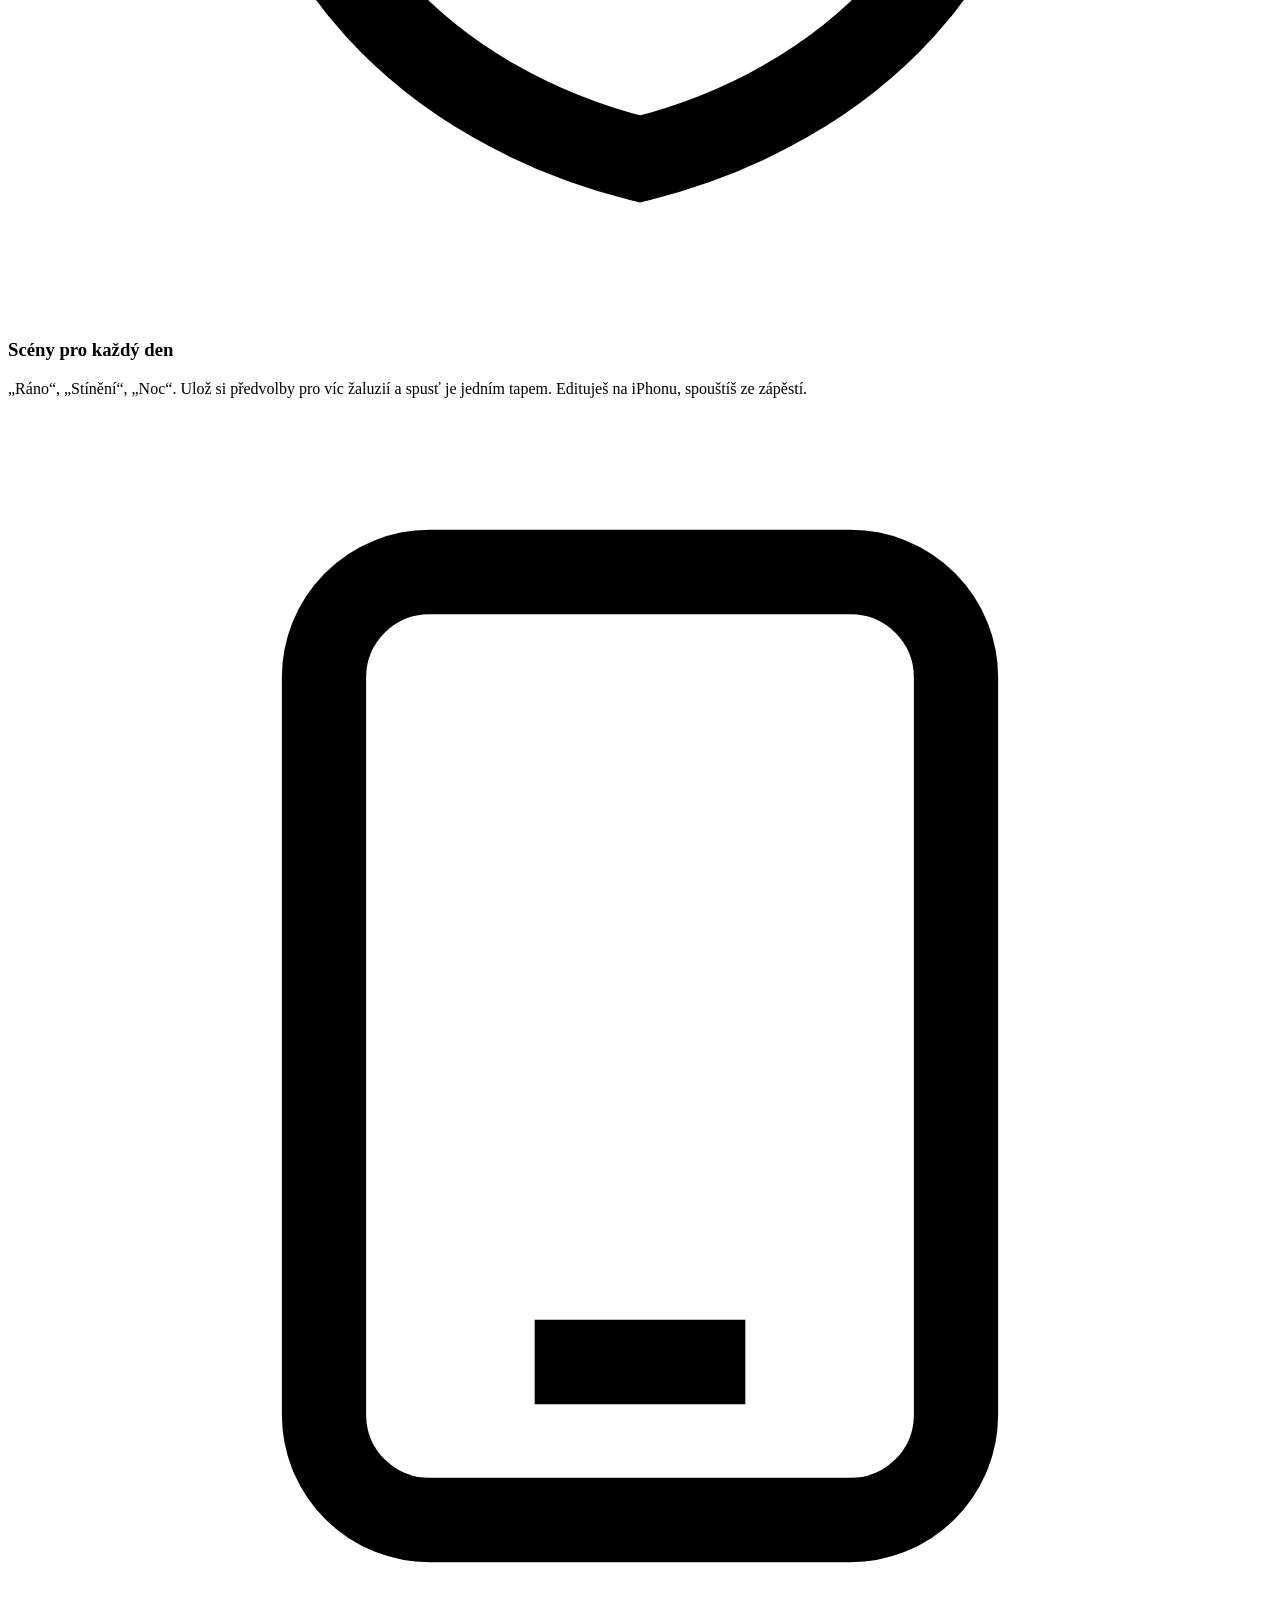
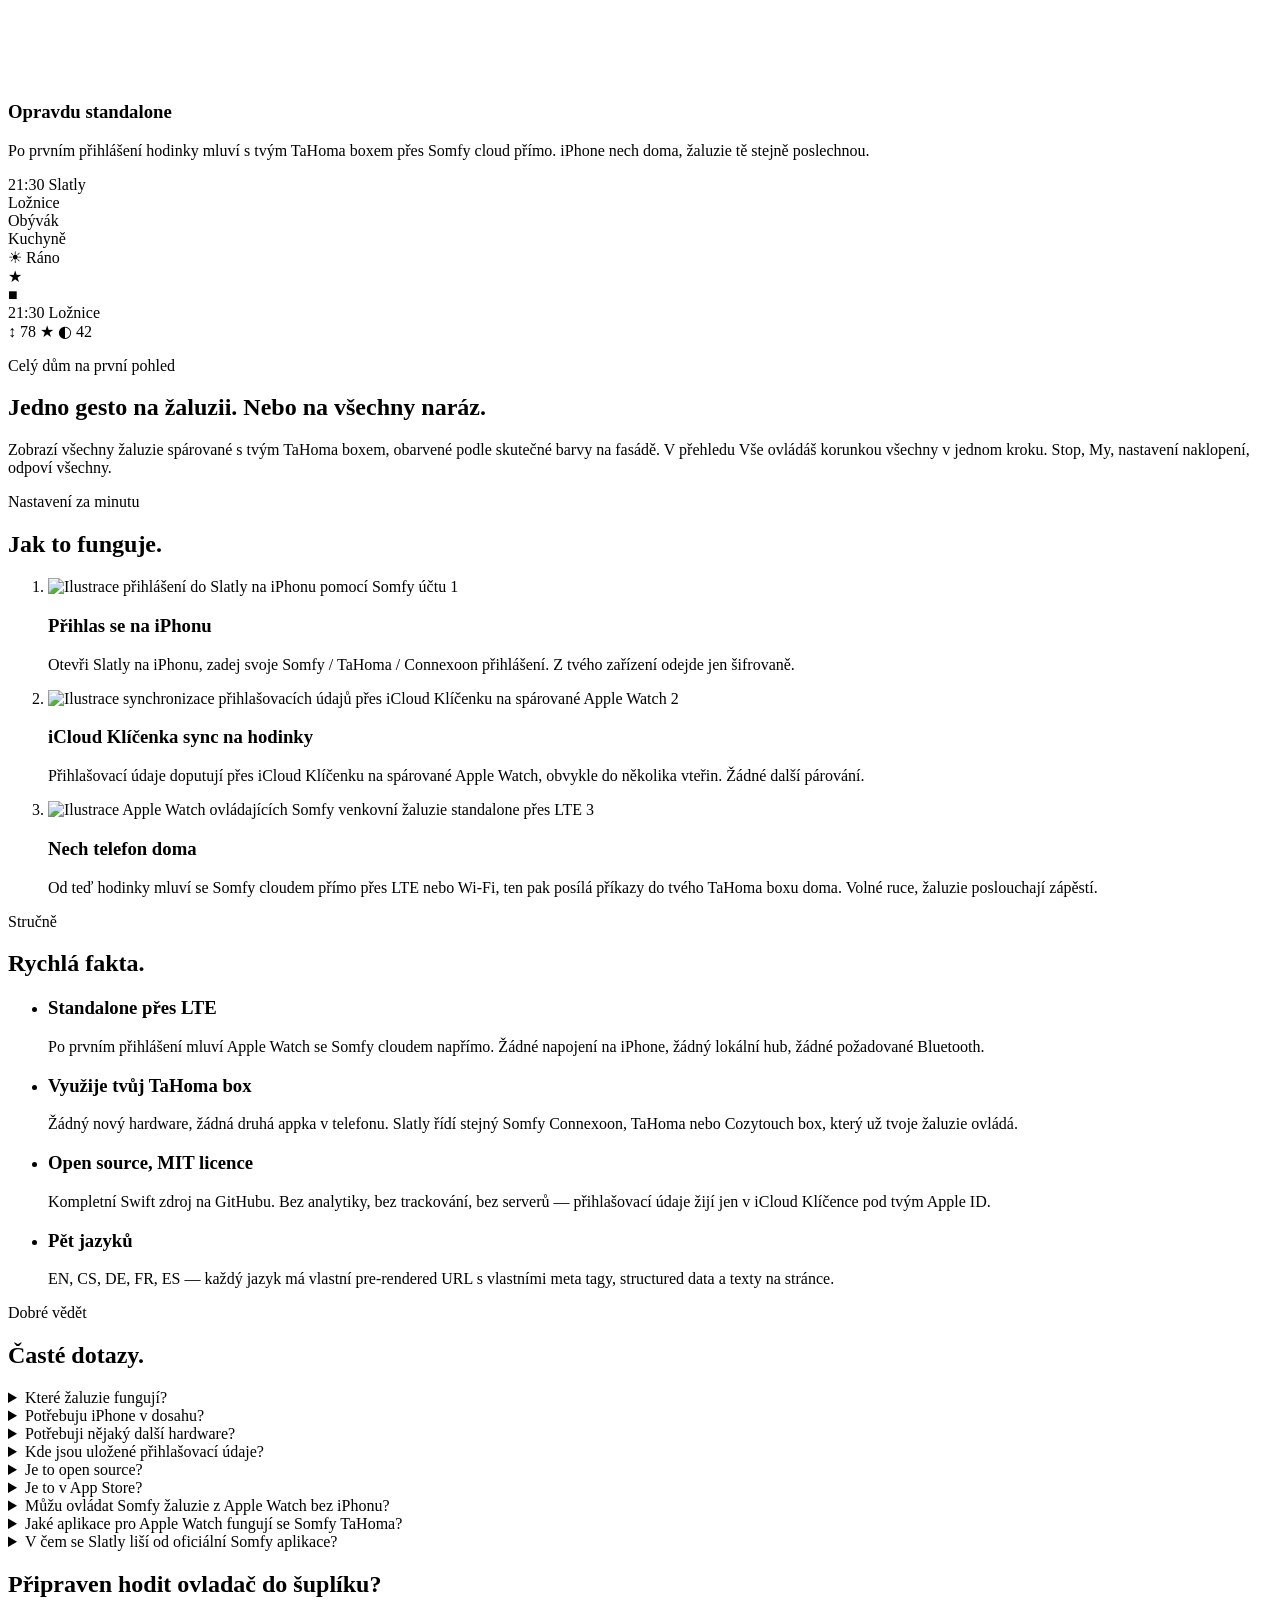
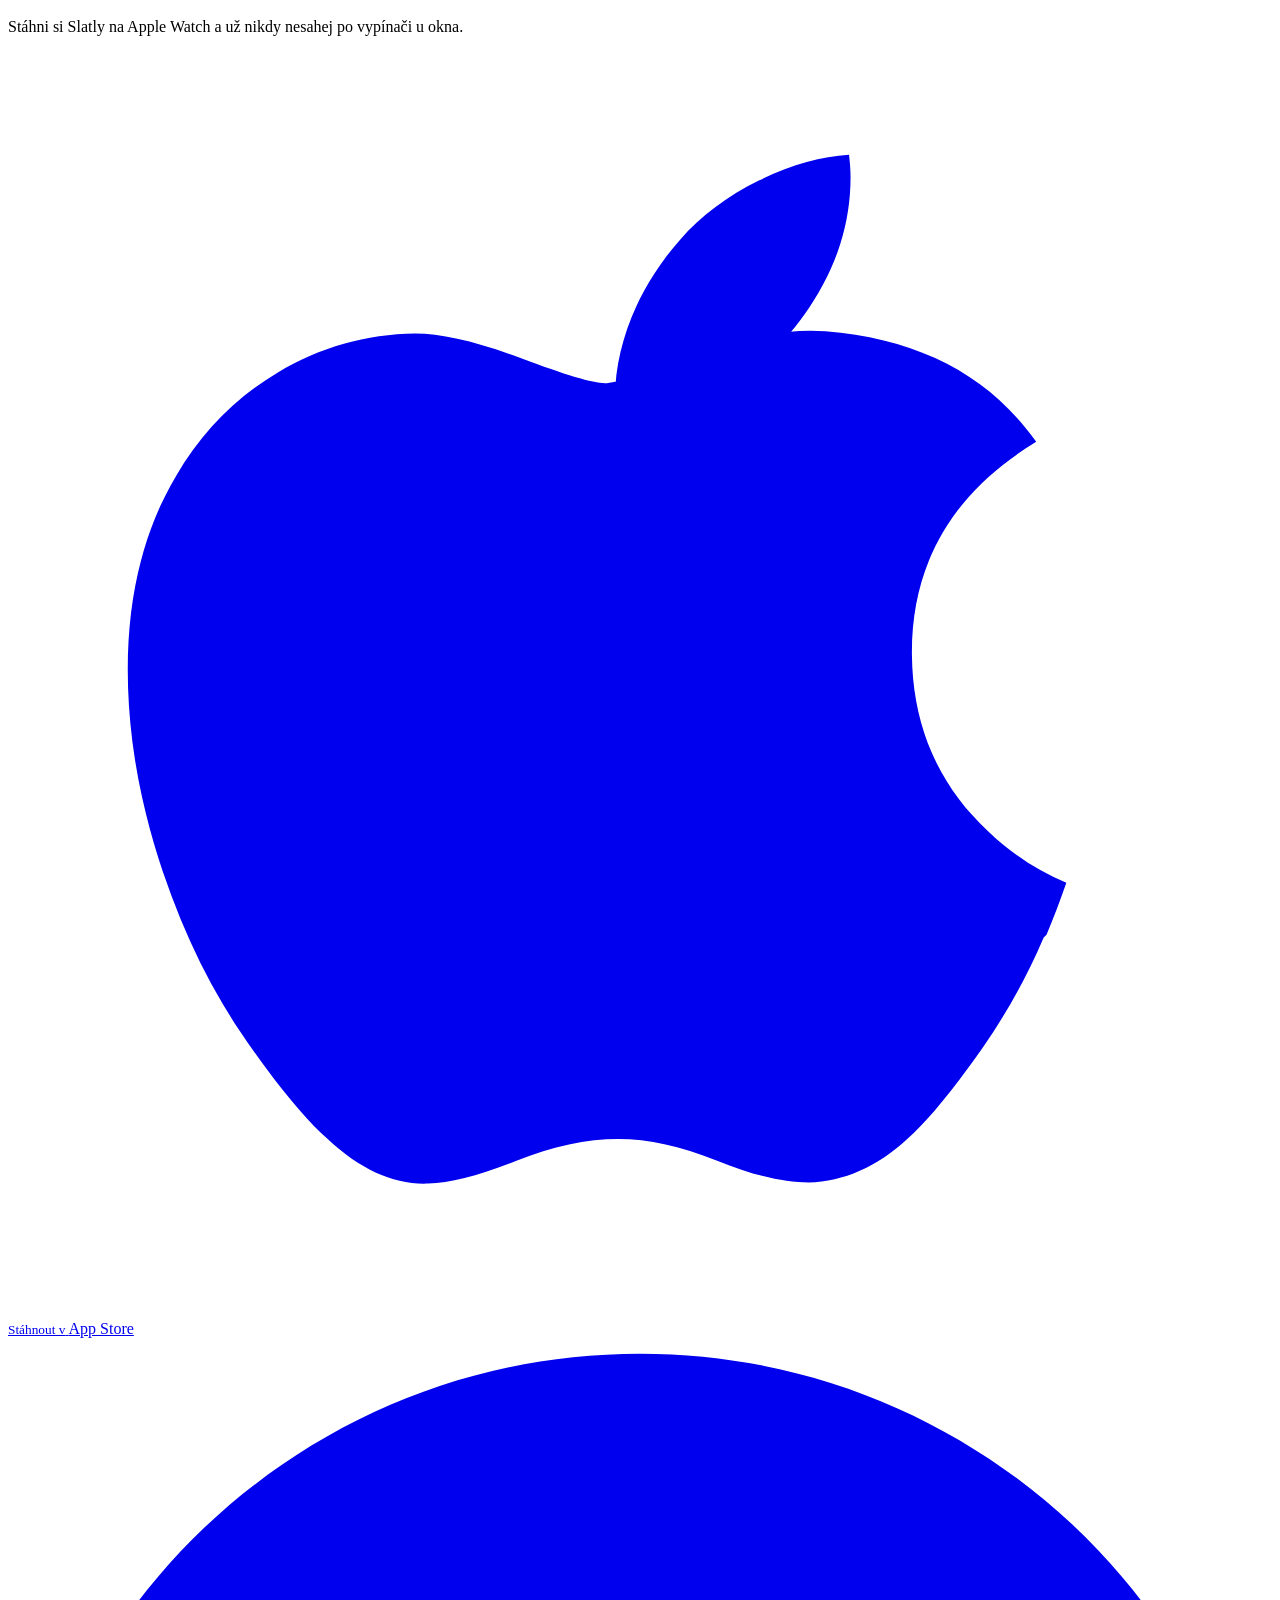
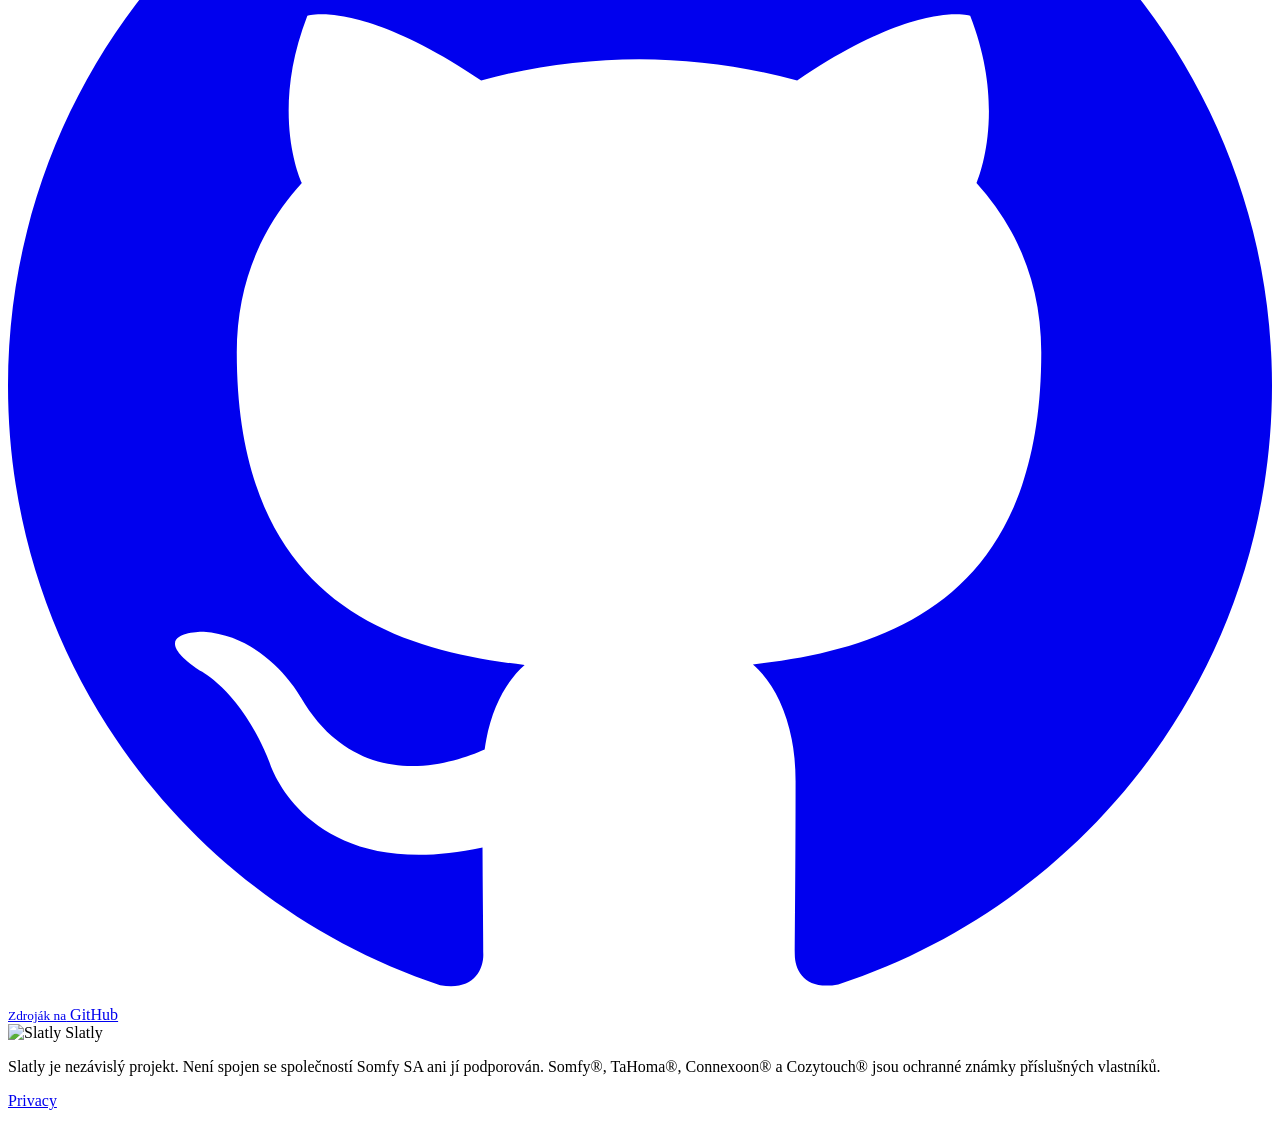
==== commit b515f9cb: "Web: fix Bing SEO issues from URL Inspection - Trim meta descriptions to 130-155 chars in EN/DE/FR/E" ====
--- a/web/cs/index.html
+++ b/web/cs/index.html
@@ -12,6 +12,7 @@
     <meta name="theme-color" content="#0e1530">
     <meta name="robots" content="index, follow, max-image-preview:large, max-snippet:-1">
     <meta name="format-detection" content="telephone=no">
+    <meta name="google-site-verification" content="vBrw0qRYLPVXsKbeusak9cvzSKaZXmT5Eg0zlU2V97s">
 
     <link rel="canonical" href="https://slatly.punkhive.com/cs/">
 
@@ -252,7 +253,7 @@
     <header class="topbar">
         <div class="topbar-inner">
             <a class="brand" href="#top">
-                <img class="brand-icon" src="/assets/app-icon-192.png" alt="" aria-hidden="true">
+                <img class="brand-icon" src="/assets/app-icon-192.png" alt="Slatly">
                 <span class="brand-name">Slatly</span>
             </a>
             <nav class="topnav">
@@ -481,19 +482,19 @@
                 <h2 data-i18n="how.title">Jak to funguje.</h2>
                 <ol class="howto-steps">
                     <li>
-                        <img class="howto-img" data-step="1" src="/assets/step1.png" alt="" loading="lazy">
+                        <img class="howto-img" data-step="1" data-i18n-alt="how.s1_alt" src="/assets/step1.png" alt="Ilustrace přihlášení do Slatly na iPhonu pomocí Somfy účtu" loading="lazy">
                         <span class="step-num">1</span>
                         <h3 data-i18n="how.s1_title">Přihlas se na iPhonu</h3>
                         <p data-i18n="how.s1_body">Otevři Slatly na iPhonu, zadej svoje Somfy / TaHoma / Connexoon přihlášení. Z tvého zařízení odejde jen šifrovaně.</p>
                     </li>
                     <li>
-                        <img class="howto-img" data-step="2" src="/assets/step2.png" alt="" loading="lazy">
+                        <img class="howto-img" data-step="2" data-i18n-alt="how.s2_alt" src="/assets/step2.png" alt="Ilustrace synchronizace přihlašovacích údajů přes iCloud Klíčenku na spárované Apple Watch" loading="lazy">
                         <span class="step-num">2</span>
                         <h3 data-i18n="how.s2_title">iCloud Klíčenka sync na hodinky</h3>
                         <p data-i18n="how.s2_body">Přihlašovací údaje doputují přes iCloud Klíčenku na spárované Apple Watch, obvykle do několika vteřin. Žádné další párování.</p>
                     </li>
                     <li>
-                        <img class="howto-img" data-step="3" src="/assets/step3.png" alt="" loading="lazy">
+                        <img class="howto-img" data-step="3" data-i18n-alt="how.s3_alt" src="/assets/step3.png" alt="Ilustrace Apple Watch ovládajících Somfy venkovní žaluzie standalone přes LTE" loading="lazy">
                         <span class="step-num">3</span>
                         <h3 data-i18n="how.s3_title">Nech telefon doma</h3>
                         <p data-i18n="how.s3_body">Od teď hodinky mluví se Somfy cloudem přímo přes LTE nebo Wi-Fi, ten pak posílá příkazy do tvého TaHoma boxu doma. Volné ruce, žaluzie poslouchají zápěstí.</p>
@@ -599,7 +600,7 @@
     <footer class="footer">
         <div class="container footer-inner">
             <div class="footer-brand">
-                <img class="brand-icon" src="/assets/app-icon-192.png" alt="" aria-hidden="true">
+                <img class="brand-icon" src="/assets/app-icon-192.png" alt="Slatly">
                 <span>Slatly</span>
             </div>
             <p class="footer-fineprint" data-i18n="footer.fineprint">Slatly je nezávislý projekt. Není spojen se společností Somfy SA ani jí podporován. Somfy®, TaHoma®, Connexoon® a Cozytouch® jsou ochranné známky příslušných vlastníků.</p>
